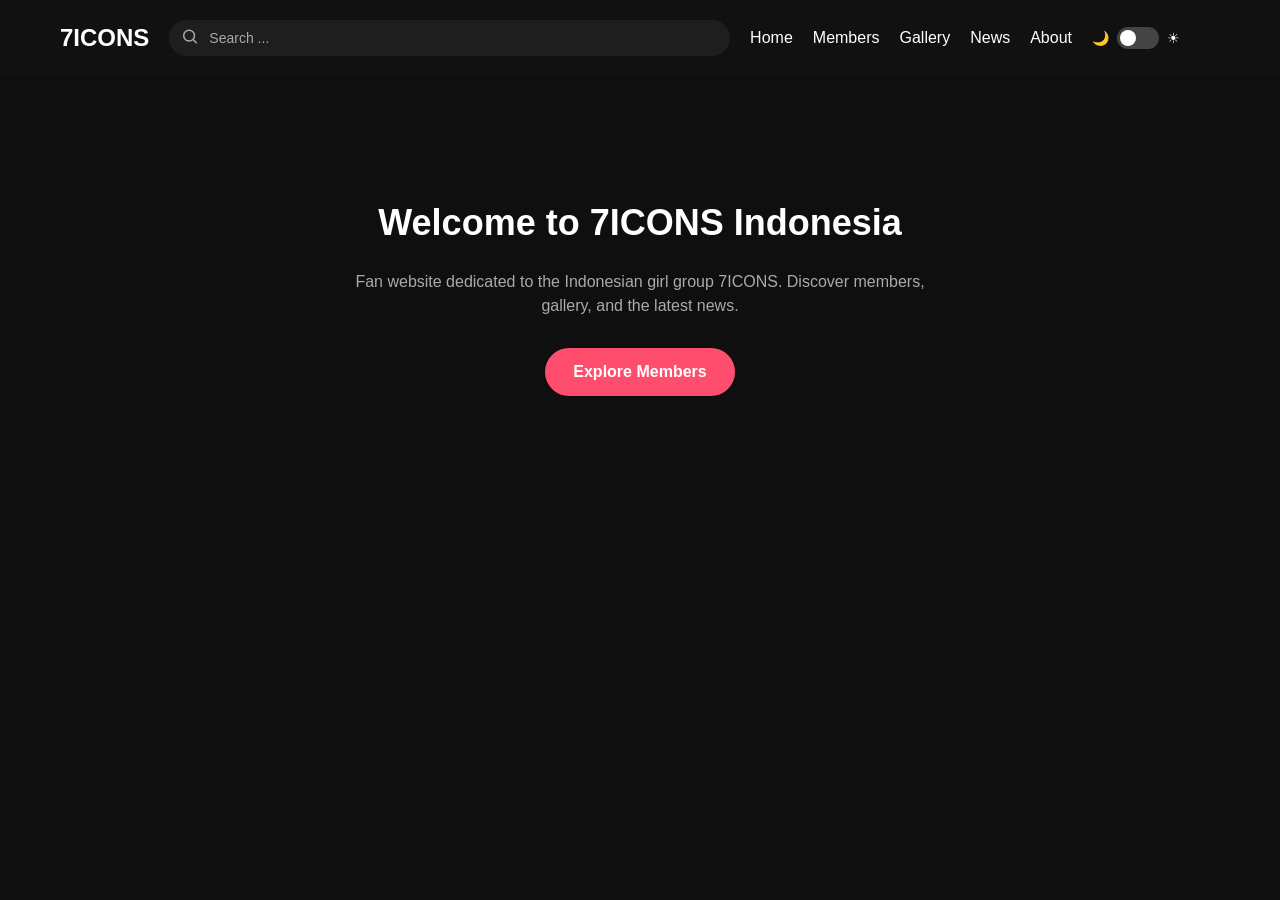
==== 7icons-website/index.html @ 7ecaff9e "Enhance website structure with hero section, navigation improvements, and hamburger menu functionali" ====
<!doctype html>
<html lang="en">
  <head>
    <meta charset="UTF-8" />
    <meta name="viewport" content="width=device-width, initial-scale=1.0" />

    <title>7ICONS INDONESIA</title>

    <meta
      name="description"
      content="Fan website for Indonesian girl group 7ICONS" />

    <link rel="stylesheet" href="css/style.css" />
  </head>

  <body>
    <!-- HEADER -->
    <header>
      <div class="container">
        <!-- LOGO -->
        <div class="logo">
          <h1>7ICONS</h1>
        </div>

        <!-- SEARCH -->
        <div class="search">
          <form action="#" method="get">
            <input
              type="text"
              name="search"
              placeholder="Search ..."
              aria-label="Search" />

            <button type="submit" aria-label="Search">
              <svg width="18" height="18" viewBox="0 0 24 24" fill="none">
                <path
                  stroke="currentColor"
                  stroke-width="2"
                  d="M21 21l-4.3-4.3M10.8 18a7.2 7.2 0 1 1 0-14.4 7.2 7.2 0 0 1 0 14.4z" />
              </svg>
            </button>
          </form>
        </div>

        <!-- NAVIGATION -->
        <nav id="navMenu">
          <ul>
            <li><a href="#">Home</a></li>
            <li><a href="#">Members</a></li>
            <li><a href="#">Gallery</a></li>
            <li><a href="#">News</a></li>
            <li><a href="#">About</a></li>
          </ul>

          <!-- THEME TOGGLE -->
          <div class="theme-toggle">
            <span class="theme-icon">🌙</span>

            <label class="switch">
              <input type="checkbox" id="themeToggle" />
              <span class="slider"></span>
            </label>

            <span class="theme-icon">☀</span>
          </div>
        </nav>

        <!-- HAMBURGER -->
        <button class="menu-toggle" id="menuToggle">
          <span></span>
          <span></span>
          <span></span>
        </button>
      </div>
    </header>

    <div class="menu-overlay"></div>

    <!-- MAIN CONTENT -->
    <main>
      <section class="hero">
        <div class="container">
          <div class="hero-content">
            <h2>Welcome to 7ICONS Indonesia</h2>

            <p>
              Fan website dedicated to the Indonesian girl group 7ICONS.
              Discover members, gallery, and the latest news.
            </p>

            <a href="#" class="hero-button"> Explore Members </a>
          </div>
        </div>
      </section>
    </main>

    <!-- FOOTER -->
    <footer></footer>

    <!-- JAVASCRIPT -->
    <script src="js/script.js"></script>
  </body>
</html>
---- 7icons-website/css/style.css ----
/* =================================
ROOT VARIABLES
================================= */

:root {
  --bg-main: #0f0f0f;
  --bg-header: #111;
  --bg-search: #1e1e1e;

  --text-main: #ffffff;
  --text-secondary: #aaaaaa;

  --accent: #ff4d6d;
}

/* =================================
RESET
================================= */

*,
*::before,
*::after {
  box-sizing: border-box;
  margin: 0;
  padding: 0;
}

/* =================================
BODY
================================= */

body {
  font-family: Arial, sans-serif;
  line-height: 1.5;

  background: var(--bg-main);
  color: var(--text-main);
}

/* =================================
CONTAINER
================================= */

.container {
  max-width: 1200px;
  margin: 0 auto;
  padding: 0 20px;
}

/* =================================
HEADER
================================= */

header {
  background: var(--bg-header);
  padding: 20px 0;
}

header .container {
  display: grid;

  grid-template-columns: auto 1fr auto auto auto;

  align-items: center;

  gap: 20px;
}

/* =================================
LOGO
================================= */

.logo h1 {
  font-size: 24px;
  font-weight: bold;
}

/* =================================
SEARCH BAR
================================= */

.search {
  position: relative;
}

.search input {
  width: 100%;

  padding: 10px 15px 10px 40px;

  border: none;
  border-radius: 30px;

  background: var(--bg-search);

  color: var(--text-main);

  font-size: 14px;

  outline: none;
}

.search input::placeholder {
  color: var(--text-secondary);
}

.search button {
  position: absolute;

  left: 12px;
  top: 50%;

  transform: translateY(-50%);

  border: none;

  background: transparent;

  cursor: pointer;

  color: var(--text-secondary);
}

.search button:hover {
  color: var(--accent);
}

/* =================================
NAVIGATION
================================= */

nav {
  display: flex;
  align-items: center;
  gap: 20px;
}

nav ul {
  list-style: none;

  display: flex;

  gap: 20px;
}

nav a {
  text-decoration: none;

  color: var(--text-main);

  transition: color 0.25s;
}

nav a:hover {
  color: var(--accent);
}

/* =================================
THEME TOGGLE
================================= */

.theme-toggle {
  display: flex;
  align-items: center;
  gap: 8px;
}

.theme-icon {
  font-size: 14px;
}

/* =================================
SWITCH
================================= */

.switch {
  position: relative;
  width: 42px;
  height: 22px;
  display: inline-block;
}

.switch input {
  opacity: 0;
  width: 0;
  height: 0;
}

.slider {
  position: absolute;

  inset: 0;

  background: #444;

  border-radius: 34px;

  cursor: pointer;

  transition: 0.3s;
}

.slider::before {
  content: "";

  position: absolute;

  height: 16px;
  width: 16px;

  left: 3px;
  bottom: 3px;

  background: white;

  border-radius: 50%;

  transition: 0.3s;
}

.switch input:checked + .slider {
  background: var(--accent);
}

.switch input:checked + .slider::before {
  transform: translateX(20px);
}

/* =================================
HAMBURGER
================================= */

.menu-toggle {
  display: none;

  width: 28px;
  height: 22px;

  position: relative;

  border: none;

  background: transparent;

  cursor: pointer;
}

.menu-toggle span {
  position: absolute;

  width: 100%;
  height: 3px;

  background: var(--text-main);

  left: 0;

  transition: 0.3s;
}

.menu-toggle span:nth-child(1) {
  top: 0;
}

.menu-toggle span:nth-child(2) {
  top: 9px;
}

.menu-toggle span:nth-child(3) {
  bottom: 0;
}

/* hamburger animation */

.menu-toggle.active span:nth-child(1) {
  transform: rotate(45deg);
  top: 9px;
}

.menu-toggle.active span:nth-child(2) {
  opacity: 0;
}

.menu-toggle.active span:nth-child(3) {
  transform: rotate(-45deg);
  bottom: 9px;
}

/* =================================
HERO SECTION
================================= */

.hero {
  padding: 120px 0;
  text-align: center;
}

.hero h2 {
  font-size: 36px;
  margin-bottom: 20px;
}

.hero p {
  max-width: 600px;
  margin: 0 auto 30px;

  color: var(--text-secondary);
}

.hero-button {
  display: inline-block;

  padding: 12px 28px;

  border-radius: 30px;

  background: var(--accent);

  color: white;

  text-decoration: none;

  font-weight: bold;
}

.menu-overlay {
  position: fixed;
  top: 0;
  left: 0;
  width: 100%;
  height: 100vh;
  background: rgba(0, 0, 0, 0.5);
  opacity: 0;
  visibility: hidden;
  transition: opacity 0.3s ease;
  z-index: 90;
}

.menu-overlay.active {
  opacity: 1;
}

/* =================================
MOBILE MENU
================================= */

@media (max-width: 768px) {
  header .container {
    grid-template-columns: auto auto;
  }

  .search {
    display: none;
  }

  nav {
    position: fixed;

    top: 0;
    right: -260px;

    width: 260px;
    height: 100vh;

    background: var(--bg-header);

    padding: 80px 25px;

    display: flex;
    flex-direction: column;

    transition: right 0.35s ease;
  }

  nav ul {
    flex-direction: column;
    gap: 20px;
  }

  nav.menu-open {
    right: 0;
  }

  .menu-toggle {
    display: block;
    justify-self: end;
  }
}

/* =================================
LIGHT MODE
================================= */

.light-mode {
  --bg-main: #ffffff;
  --bg-header: #f5f5f5;
  --bg-search: #eeeeee;

  --text-main: #111;
  --text-secondary: #555;
}
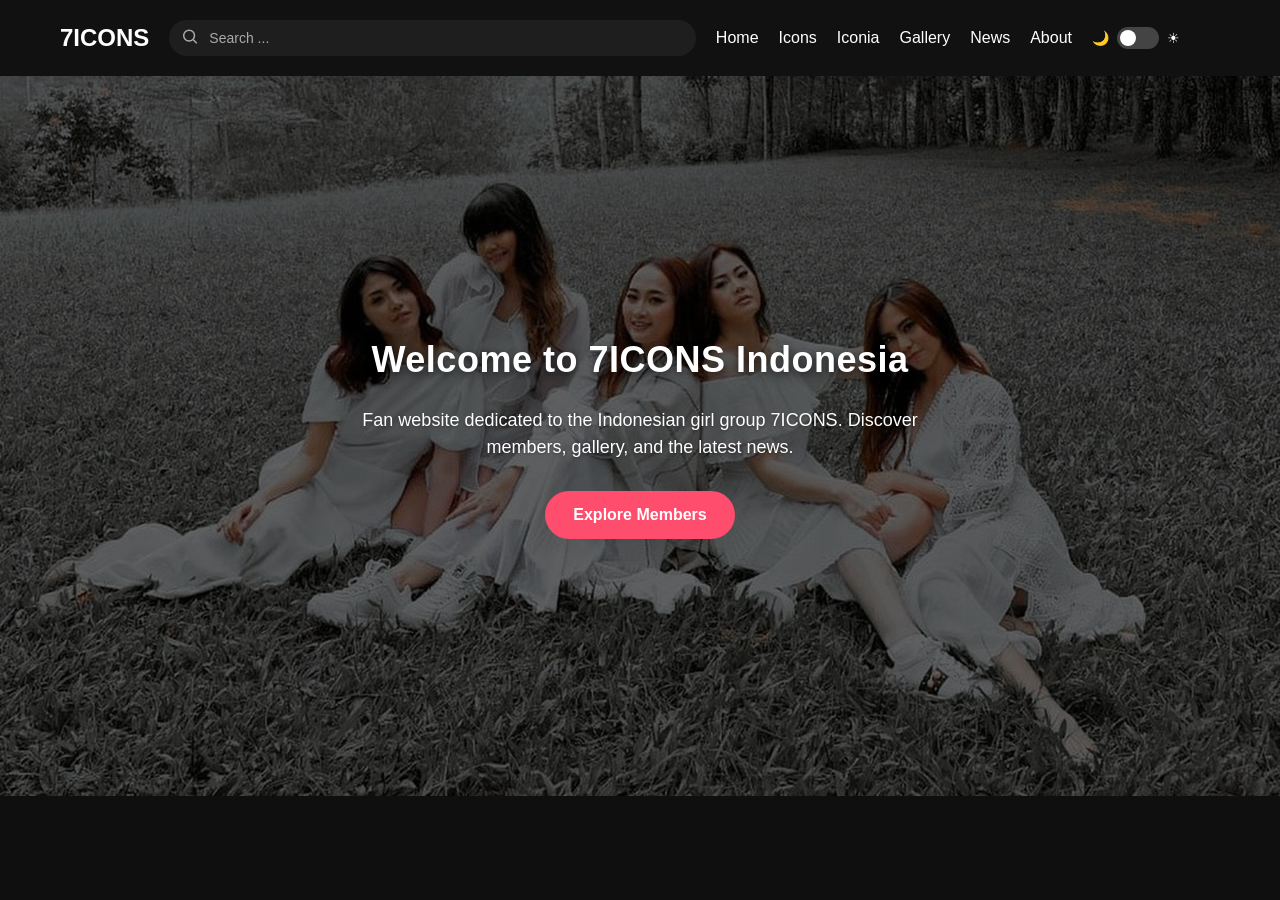
==== commit cc5d3bc1: "Enhance header and search bar styles; add hero section animations and update navigation links" ====
--- a/7icons-website/index.html
+++ b/7icons-website/index.html
@@ -44,9 +44,29 @@
 
         <!-- NAVIGATION -->
         <nav id="navMenu">
+          <!-- Search Mobile -->
+          <div class="search-mobile">
+            <div class="search-mobile-wrapper">
+              <svg
+                class="search-icon"
+                viewBox="0 0 24 24"
+                width="18"
+                height="18">
+                <path
+                  stroke="currentColor"
+                  stroke-width="2"
+                  fill="none"
+                  d="M21 21l-4.3-4.3M10.8 18a7.2 7.2 0 1 1 0-14.4 7.2 7.2 0 0 1 0 14.4z" />
+              </svg>
+
+              <input type="text" placeholder="Search..." aria-label="Search" />
+            </div>
+          </div>
+
           <ul>
             <li><a href="#">Home</a></li>
-            <li><a href="#">Members</a></li>
+            <li><a href="#">Icons</a></li>
+            <li><a href="#">Iconia</a></li>
             <li><a href="#">Gallery</a></li>
             <li><a href="#">News</a></li>
             <li><a href="#">About</a></li>
--- a/7icons-website/css/style.css
+++ b/7icons-website/css/style.css
@@ -54,6 +54,8 @@
 header {
   background: var(--bg-header);
   padding: 20px 0;
+  position: relative;
+  z-index: 1000;
 }
 
 header .container {
@@ -81,6 +83,7 @@
 
 .search {
   position: relative;
+  width: 100%;
 }
 
 .search input {
@@ -104,6 +107,10 @@
   color: var(--text-secondary);
 }
 
+.search input:focus {
+  box-shadow: 0 0 0 2px var(--accent);
+}
+
 .search button {
   position: absolute;
 
@@ -119,9 +126,75 @@
   cursor: pointer;
 
   color: var(--text-secondary);
+  transition: 0.25s ease;
 }
 
 .search button:hover {
+  color: var(--accent);
+}
+
+/* =================================
+SEARCH MOBILE (HAMBURGER MENU)
+================================= */
+
+.search-mobile {
+  display: none;
+  width: 100%;
+  margin-top: 30px;
+}
+
+/* Search Box Container */
+
+.search-mobile-wrapper {
+  position: relative;
+  width: 100%;
+  background: var(--bg-search);
+  border-radius: 30px;
+  padding: 8px 14px;
+  display: flex;
+  align-items: center;
+  transition:
+    background 0.25s ease,
+    box-shadow 0.25s ease;
+}
+
+/* Search Icon */
+
+.search-icon {
+  color: var(--text-secondary);
+  margin-right: 10px;
+  flex-shrink: 0;
+  transition: color 0.25s ease;
+}
+
+/* Input Field */
+
+.search-mobile-wrapper input {
+  width: 100%;
+  border: none;
+  background: transparent;
+  color: var(--text-main);
+  caret-color: var(--accent);
+  font-size: 14px;
+  outline: none;
+}
+
+/* Placeholder */
+
+.search-mobile-wrapper input::placeholder {
+  color: var(--text-secondary);
+}
+
+/* Focus Effect */
+
+.search-mobile-wrapper:focus-within {
+  background: #2a2a2a2a;
+  box-shadow: 0 0 0 2px rgba(255, 77, 109, 0.25);
+}
+
+/* Icon Change Color When Focus */
+
+.search-mobile-wrapper:focus-within .search-icon {
   color: var(--accent);
 }
 
@@ -293,18 +366,49 @@
 .hero {
   padding: 120px 0;
   text-align: center;
+
+  min-height: 80vh;
+
+  display: flex;
+  align-items: center;
+  justify-content: center;
+
+  background:
+    linear-gradient(rgba(0, 0, 0, 0.6), rgba(0, 0, 0, 0.6)),
+    url("../images/hero/hero-bg.jpg");
+
+  background-size: cover;
+  background-position: center;
+  background-repeat: no-repeat;
+}
+
+.hero-content {
+  max-width: 700px;
+  margin: 0 auto;
+  opacity: 0;
+  transform: translateY(30px);
+
+  animation: heroFade 0.9s ease forwards;
 }
 
 .hero h2 {
   font-size: 36px;
   margin-bottom: 20px;
+  letter-spacing: 0.5px;
+  text-shadow:
+    0 2px 6px rgba(0, 0, 0, 0.4),
+    0 6px 12px rgba(0, 0, 0, 0.25);
+  animation: heroFade 0.8s ease forwards;
 }
 
 .hero p {
   max-width: 600px;
   margin: 0 auto 30px;
-
-  color: var(--text-secondary);
+  font-size: 18px;
+  color: var(--text-main);
+  text-shadow: 0 1px 3px rgba(0, 0, 0, 0.35);
+  animation: heroFade 0.8s ease forwards;
+  animation-delay: 0.2s;
 }
 
 .hero-button {
@@ -321,6 +425,16 @@
   text-decoration: none;
 
   font-weight: bold;
+
+  transition: 0.25s ease;
+
+  animation: heroFade 0.8s ease forwards;
+  animation-delay: 0.4s;
+}
+
+.hero-button:hover {
+  transform: translateY(-2px);
+  box-shadow: 0 8px 20px rgba(0, 0, 0, 0.25);
 }
 
 .menu-overlay {
@@ -385,6 +499,79 @@
     display: block;
     justify-self: end;
   }
+
+  .search-mobile {
+    display: block;
+  }
+
+  .search {
+    display: none;
+  }
+
+  nav ul li {
+    opacity: 0;
+    transform: translateX(50px) scale(0.98);
+    transition:
+      opacity 0.6s cubic-bezier(0.25, 0.8, 0.25, 1),
+      transform 0.6s cubic-bezier(0.25, 0.8, 0.25, 1);
+  }
+
+  /* ketika hamburger dibuka */
+
+  nav.menu-open ul li {
+    opacity: 1;
+    transform: translateX(0) scale(1);
+  }
+
+  /* delay animasi */
+
+  nav.menu-open ul li:nth-of-type(1) {
+    transition-delay: 0.1s;
+  }
+
+  nav.menu-open ul li:nth-of-type(2) {
+    transition-delay: 0.2s;
+  }
+
+  nav.menu-open ul li:nth-of-type(3) {
+    transition-delay: 0.3s;
+  }
+
+  nav.menu-open ul li:nth-of-type(4) {
+    transition-delay: 0.4s;
+  }
+
+  nav.menu-open ul li:nth-of-type(5) {
+    transition-delay: 0.5s;
+  }
+
+  nav.menu-open ul li:nth-of-type(6) {
+    transition-delay: 0.6s;
+  }
+
+  .hero {
+    padding: 100px 0;
+  }
+
+  .hero h2 {
+    font-size: 28px;
+  }
+
+  .hero p {
+    font-size: 16px;
+  }
+}
+
+@keyframes heroFade {
+  from {
+    opacity: 0;
+    transform: translateY(30px);
+  }
+
+  to {
+    opacity: 1;
+    transform: translateY(0);
+  }
 }
 
 /* =================================
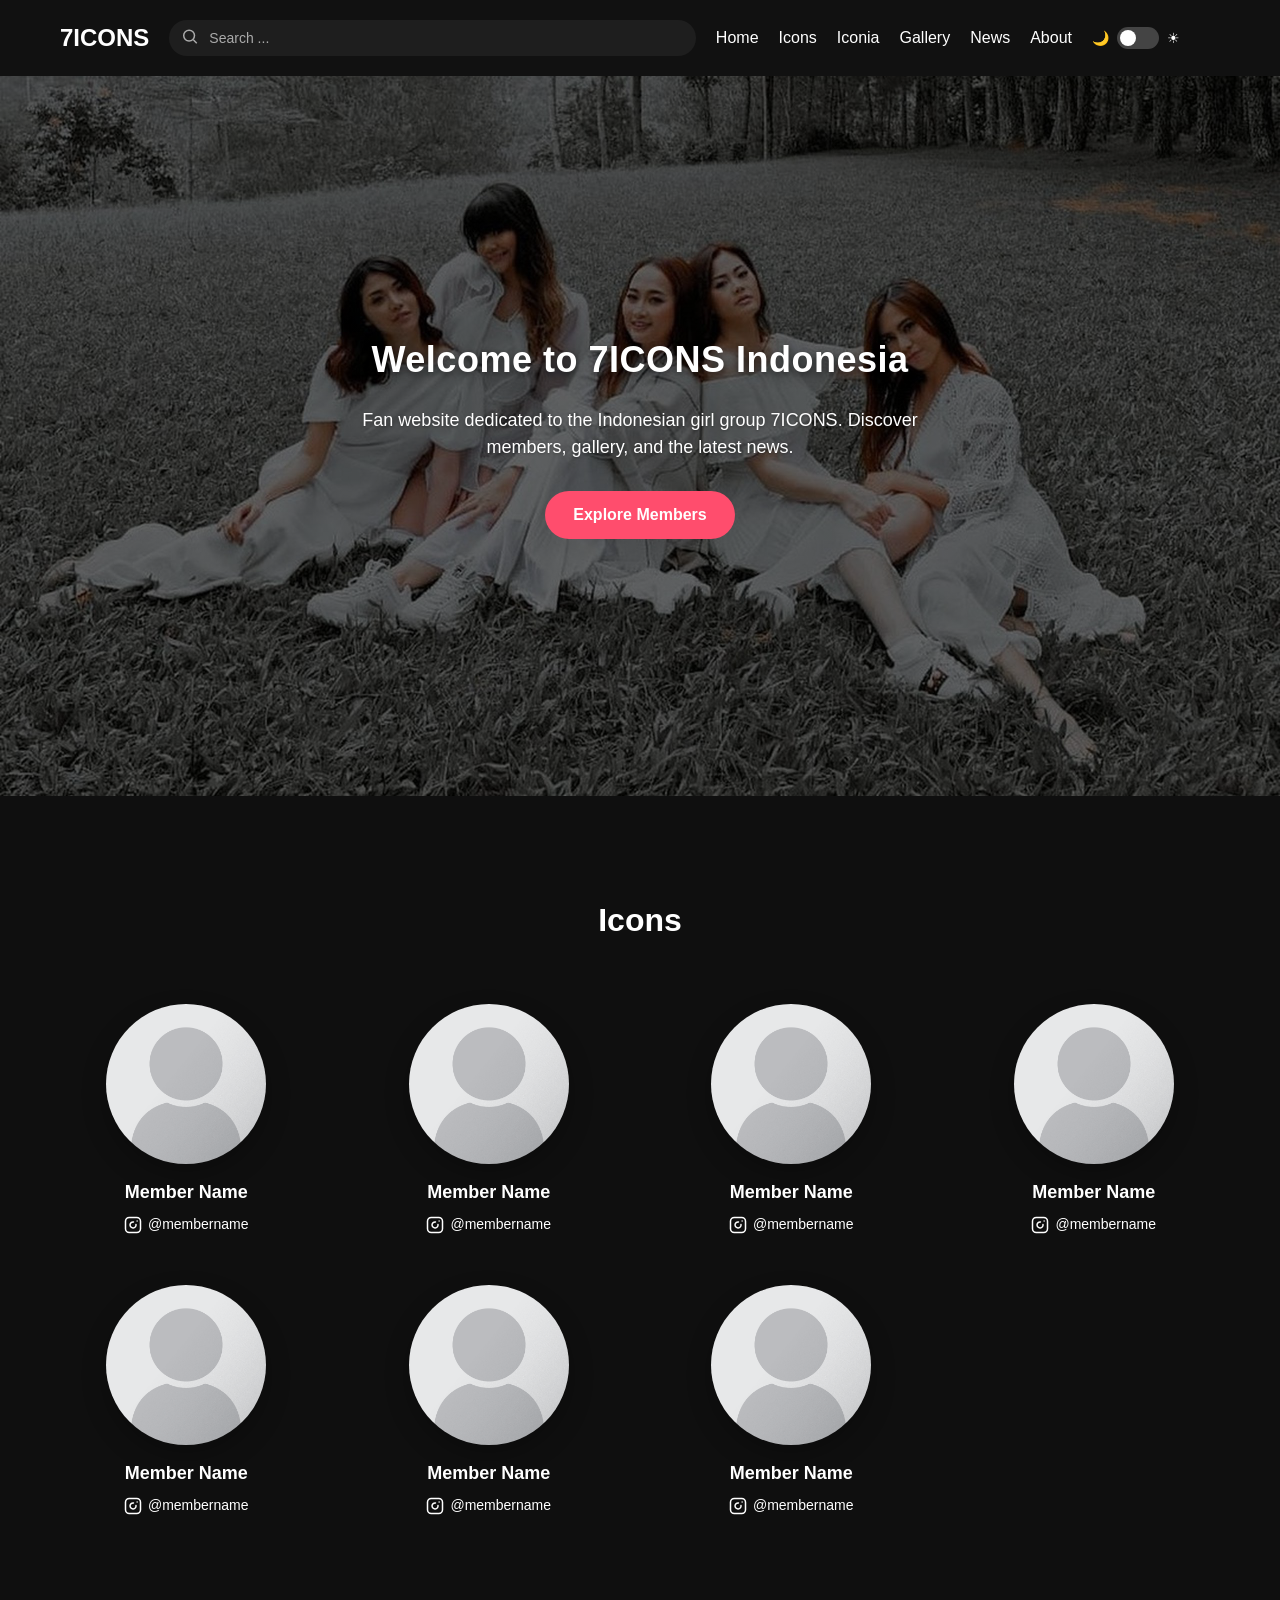
==== commit ce65ddb6: "Refactor code structure for improved readability and maintainability" ====
--- a/7icons-website/index.html
+++ b/7icons-website/index.html
@@ -108,7 +108,191 @@
               Discover members, gallery, and the latest news.
             </p>
 
-            <a href="#" class="hero-button"> Explore Members </a>
+            <a href="#members" class="hero-button"> Explore Members </a>
+          </div>
+        </div>
+      </section>
+
+      <!-- Members Section -->
+      <section class="members" id="members">
+        <div class="container">
+          <h2 class="section-title">Icons</h2>
+
+          <div class="member-grid">
+            <div class="member-card">
+              <img src="images/members/Member-1.png" alt="Member 1" />
+
+              <h3>Member Name</h3>
+
+              <div class="member-username">
+                <svg
+                  class="instagram-icon"
+                  xmlns="http://www.w3.org/2000/svg"
+                  viewBox="0 0 24 24"
+                  width="18"
+                  height="18"
+                  fill="none"
+                  stroke="currentColor"
+                  stroke-width="2"
+                  stroke-linecap="round"
+                  stroke-linejoin="round">
+                  <rect x="2" y="2" width="20" height="20" rx="5" ry="5"></rect>
+                  <path d="M16 11.37A4 4 0 1 1 12.63 8"></path>
+                  <line x1="17.5" y1="6.5" x2="17.5" y2="6.5"></line>
+                </svg>
+                <span class="username">@membername</span>
+              </div>
+            </div>
+
+            <div class="member-card">
+              <img src="images/members/Member-2.png" alt="Member 2" />
+
+              <h3>Member Name</h3>
+
+              <div class="member-username">
+                <svg
+                  class="instagram-icon"
+                  xmlns="http://www.w3.org/2000/svg"
+                  viewBox="0 0 24 24"
+                  width="18"
+                  height="18"
+                  fill="none"
+                  stroke="currentColor"
+                  stroke-width="2"
+                  stroke-linecap="round"
+                  stroke-linejoin="round">
+                  <rect x="2" y="2" width="20" height="20" rx="5" ry="5"></rect>
+                  <path d="M16 11.37A4 4 0 1 1 12.63 8"></path>
+                  <line x1="17.5" y1="6.5" x2="17.5" y2="6.5"></line>
+                </svg>
+                <span class="username">@membername</span>
+              </div>
+            </div>
+
+            <div class="member-card">
+              <img src="images/members/Member-3.png" alt="Member 3" />
+
+              <h3>Member Name</h3>
+
+              <div class="member-username">
+                <svg
+                  class="instagram-icon"
+                  xmlns="http://www.w3.org/2000/svg"
+                  viewBox="0 0 24 24"
+                  width="18"
+                  height="18"
+                  fill="none"
+                  stroke="currentColor"
+                  stroke-width="2"
+                  stroke-linecap="round"
+                  stroke-linejoin="round">
+                  <rect x="2" y="2" width="20" height="20" rx="5" ry="5"></rect>
+                  <path d="M16 11.37A4 4 0 1 1 12.63 8"></path>
+                  <line x1="17.5" y1="6.5" x2="17.5" y2="6.5"></line>
+                </svg>
+                <span class="username">@membername</span>
+              </div>
+            </div>
+
+            <div class="member-card">
+              <img src="images/members/Member-4.png" alt="Member 4" />
+
+              <h3>Member Name</h3>
+
+              <div class="member-username">
+                <svg
+                  class="instagram-icon"
+                  xmlns="http://www.w3.org/2000/svg"
+                  viewBox="0 0 24 24"
+                  width="18"
+                  height="18"
+                  fill="none"
+                  stroke="currentColor"
+                  stroke-width="2"
+                  stroke-linecap="round"
+                  stroke-linejoin="round">
+                  <rect x="2" y="2" width="20" height="20" rx="5" ry="5"></rect>
+                  <path d="M16 11.37A4 4 0 1 1 12.63 8"></path>
+                  <line x1="17.5" y1="6.5" x2="17.5" y2="6.5"></line>
+                </svg>
+                <span class="username">@membername</span>
+              </div>
+            </div>
+
+            <div class="member-card">
+              <img src="images/members/Member-5.png" alt="Member 5" />
+
+              <h3>Member Name</h3>
+
+              <div class="member-username">
+                <svg
+                  class="instagram-icon"
+                  xmlns="http://www.w3.org/2000/svg"
+                  viewBox="0 0 24 24"
+                  width="18"
+                  height="18"
+                  fill="none"
+                  stroke="currentColor"
+                  stroke-width="2"
+                  stroke-linecap="round"
+                  stroke-linejoin="round">
+                  <rect x="2" y="2" width="20" height="20" rx="5" ry="5"></rect>
+                  <path d="M16 11.37A4 4 0 1 1 12.63 8"></path>
+                  <line x1="17.5" y1="6.5" x2="17.5" y2="6.5"></line>
+                </svg>
+                <span class="username">@membername</span>
+              </div>
+            </div>
+
+            <div class="member-card">
+              <img src="images/members/Member-6.png" alt="Member 6" />
+
+              <h3>Member Name</h3>
+
+              <div class="member-username">
+                <svg
+                  class="instagram-icon"
+                  xmlns="http://www.w3.org/2000/svg"
+                  viewBox="0 0 24 24"
+                  width="18"
+                  height="18"
+                  fill="none"
+                  stroke="currentColor"
+                  stroke-width="2"
+                  stroke-linecap="round"
+                  stroke-linejoin="round">
+                  <rect x="2" y="2" width="20" height="20" rx="5" ry="5"></rect>
+                  <path d="M16 11.37A4 4 0 1 1 12.63 8"></path>
+                  <line x1="17.5" y1="6.5" x2="17.5" y2="6.5"></line>
+                </svg>
+                <span class="username">@membername</span>
+              </div>
+            </div>
+
+            <div class="member-card">
+              <img src="images/members/Member-7.png" alt="Member 7" />
+
+              <h3>Member Name</h3>
+
+              <div class="member-username">
+                <svg
+                  class="instagram-icon"
+                  xmlns="http://www.w3.org/2000/svg"
+                  viewBox="0 0 24 24"
+                  width="18"
+                  height="18"
+                  fill="none"
+                  stroke="currentColor"
+                  stroke-width="2"
+                  stroke-linecap="round"
+                  stroke-linejoin="round">
+                  <rect x="2" y="2" width="20" height="20" rx="5" ry="5"></rect>
+                  <path d="M16 11.37A4 4 0 1 1 12.63 8"></path>
+                  <line x1="17.5" y1="6.5" x2="17.5" y2="6.5"></line>
+                </svg>
+                <span class="username">@membername</span>
+              </div>
+            </div>
           </div>
         </div>
       </section>
--- a/7icons-website/css/style.css
+++ b/7icons-website/css/style.css
@@ -455,6 +455,89 @@
 }
 
 /* =================================
+MEMBERS SECTION
+================================= */
+
+.members {
+  padding: 100px 0;
+}
+
+.section-title {
+  text-align: center;
+  font-size: 32px;
+  margin-bottom: 60px;
+}
+
+/* GRID */
+
+.member-grid {
+  display: grid;
+
+  grid-template-columns: repeat(auto-fit, minmax(200px, 1fr));
+
+  gap: 50px;
+
+  justify-items: center;
+}
+
+/* CARD */
+
+.member-card {
+  text-align: center;
+
+  display: flex;
+  flex-direction: column;
+  align-items: center;
+}
+
+/* IMAGE */
+
+.member-card img {
+  width: 160px;
+  height: 160px;
+
+  object-fit: cover;
+
+  border-radius: 50%;
+
+  margin-bottom: 15px;
+
+  box-shadow: 0 10px 25px rgba(0, 0, 0, 0.25);
+}
+
+/* NAME */
+
+.member-card h3 {
+  font-size: 18px;
+}
+
+/* username container */
+
+.member-username {
+  display: flex;
+  align-items: center;
+  justify-content: center;
+  gap: 6px;
+  margin-top: 8px;
+  font-size: 14px;
+  color: var(--text-main);
+}
+
+/* icon Instagram */
+
+.member-username img {
+  width: 16px;
+  height: 16px;
+  flex-shrink: 0;
+}
+
+/* username text */
+
+.username {
+  font-weight: 500;
+}
+
+/* =================================
 MOBILE MENU
 ================================= */
 
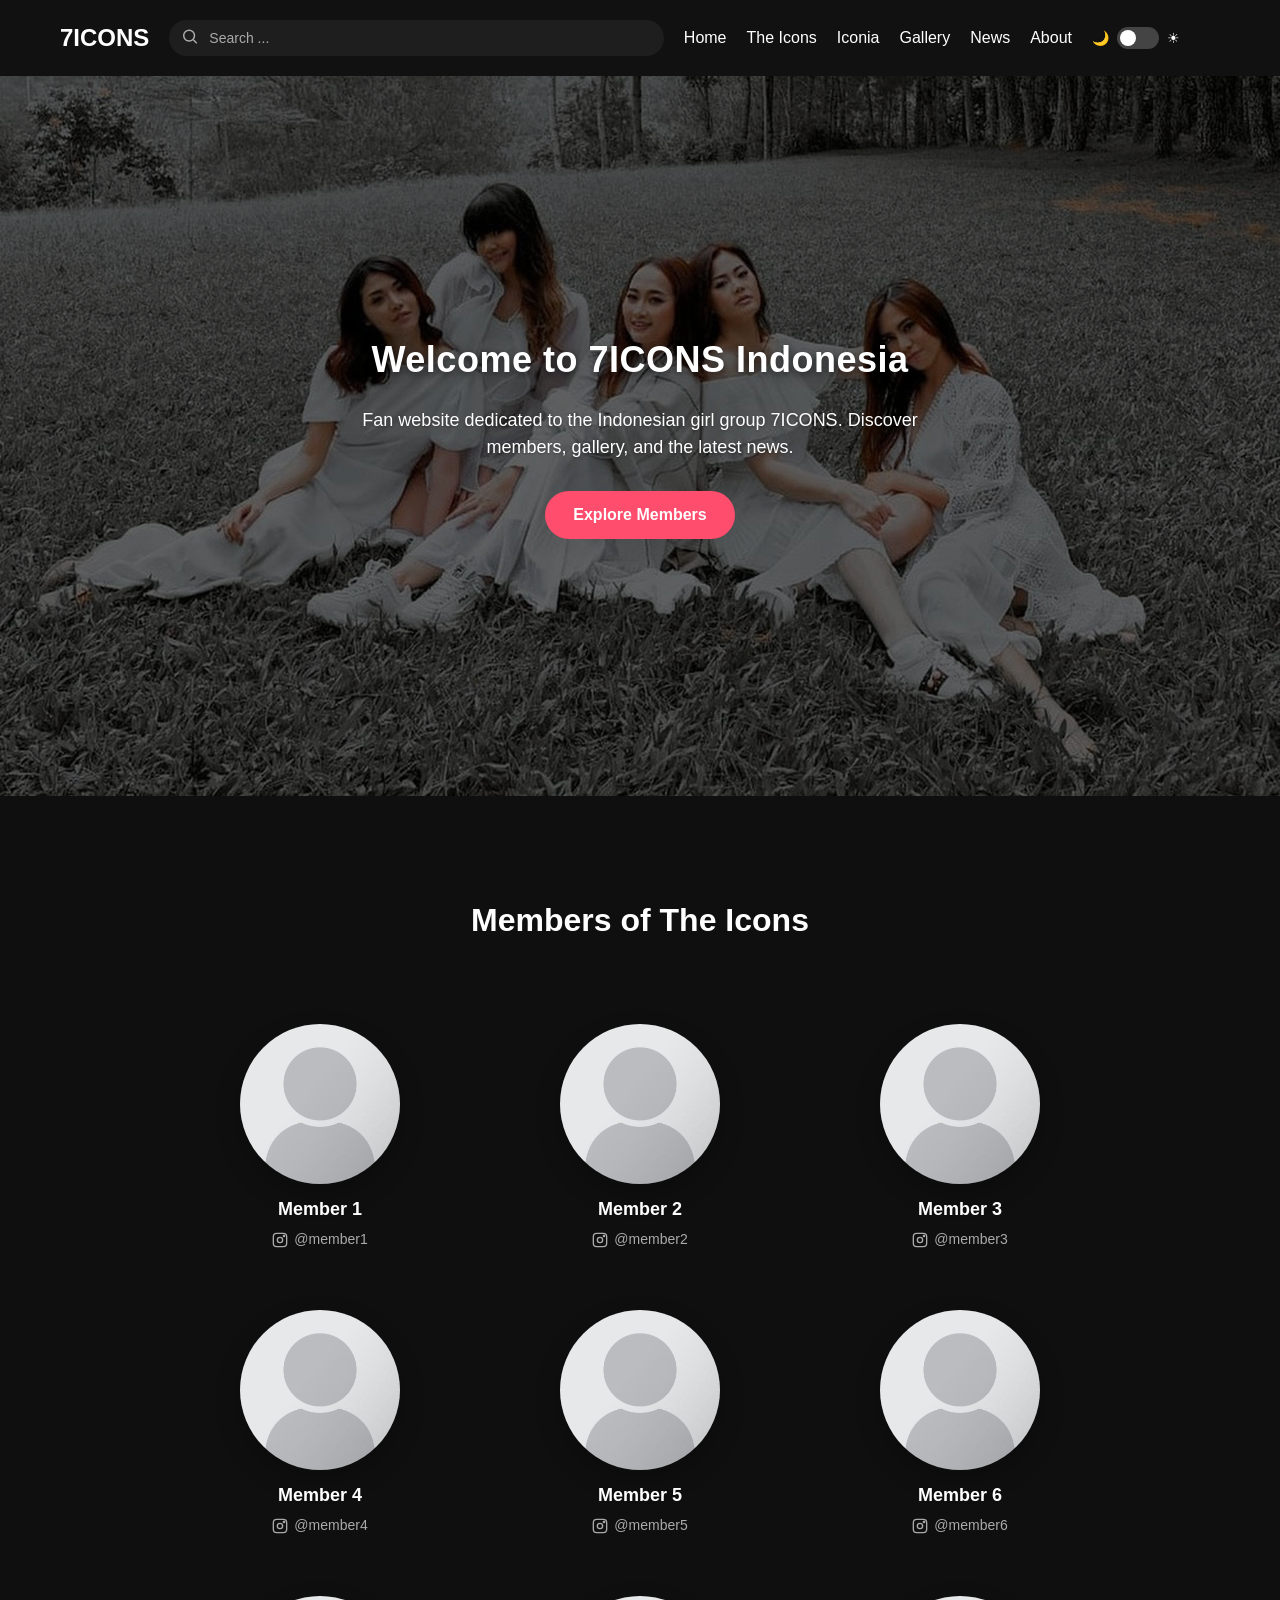
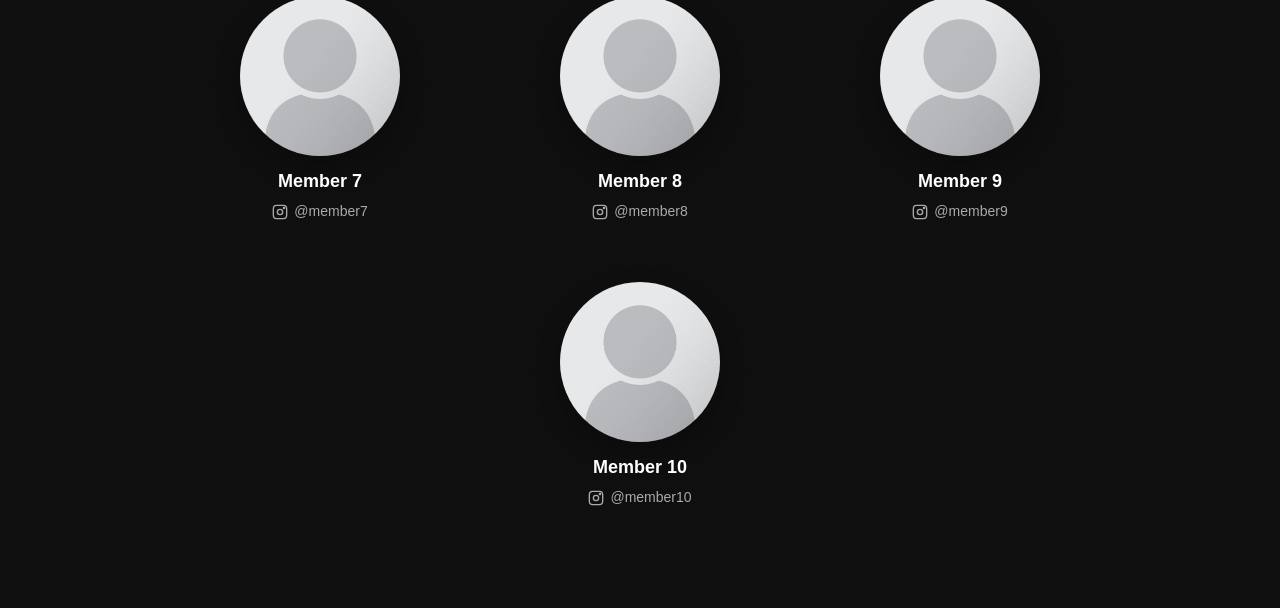
==== commit 6b92793e: "Refactor code structure for improved readability and maintainability" ====
--- a/7icons-website/index.html
+++ b/7icons-website/index.html
@@ -65,7 +65,7 @@
 
           <ul>
             <li><a href="#">Home</a></li>
-            <li><a href="#">Icons</a></li>
+            <li><a href="members">The Icons</a></li>
             <li><a href="#">Iconia</a></li>
             <li><a href="#">Gallery</a></li>
             <li><a href="#">News</a></li>
@@ -113,184 +113,218 @@
         </div>
       </section>
 
-      <!-- Members Section -->
       <section class="members" id="members">
         <div class="container">
-          <h2 class="section-title">Icons</h2>
+          <h2 class="section-title">Members of The Icons</h2>
 
           <div class="member-grid">
+            <!-- MEMBER 1 -->
             <div class="member-card">
               <img src="images/members/Member-1.png" alt="Member 1" />
 
-              <h3>Member Name</h3>
-
-              <div class="member-username">
-                <svg
-                  class="instagram-icon"
-                  xmlns="http://www.w3.org/2000/svg"
-                  viewBox="0 0 24 24"
-                  width="18"
-                  height="18"
-                  fill="none"
-                  stroke="currentColor"
-                  stroke-width="2"
-                  stroke-linecap="round"
-                  stroke-linejoin="round">
-                  <rect x="2" y="2" width="20" height="20" rx="5" ry="5"></rect>
-                  <path d="M16 11.37A4 4 0 1 1 12.63 8"></path>
-                  <line x1="17.5" y1="6.5" x2="17.5" y2="6.5"></line>
-                </svg>
-                <span class="username">@membername</span>
-              </div>
-            </div>
-
+              <h3>Member 1</h3>
+
+              <div class="member-username">
+                <svg
+                  viewBox="0 0 24 24"
+                  fill="none"
+                  stroke="currentColor"
+                  stroke-width="2">
+                  <rect x="2" y="2" width="20" height="20" rx="5"></rect>
+                  <circle cx="12" cy="12" r="4"></circle>
+                  <circle cx="18" cy="6" r="1"></circle>
+                </svg>
+
+                <span class="username">@member1</span>
+              </div>
+            </div>
+
+            <!-- MEMBER 2 -->
             <div class="member-card">
               <img src="images/members/Member-2.png" alt="Member 2" />
 
-              <h3>Member Name</h3>
-
-              <div class="member-username">
-                <svg
-                  class="instagram-icon"
-                  xmlns="http://www.w3.org/2000/svg"
-                  viewBox="0 0 24 24"
-                  width="18"
-                  height="18"
-                  fill="none"
-                  stroke="currentColor"
-                  stroke-width="2"
-                  stroke-linecap="round"
-                  stroke-linejoin="round">
-                  <rect x="2" y="2" width="20" height="20" rx="5" ry="5"></rect>
-                  <path d="M16 11.37A4 4 0 1 1 12.63 8"></path>
-                  <line x1="17.5" y1="6.5" x2="17.5" y2="6.5"></line>
-                </svg>
-                <span class="username">@membername</span>
-              </div>
-            </div>
-
+              <h3>Member 2</h3>
+
+              <div class="member-username">
+                <svg
+                  viewBox="0 0 24 24"
+                  fill="none"
+                  stroke="currentColor"
+                  stroke-width="2">
+                  <rect x="2" y="2" width="20" height="20" rx="5"></rect>
+                  <circle cx="12" cy="12" r="4"></circle>
+                  <circle cx="18" cy="6" r="1"></circle>
+                </svg>
+
+                <span class="username">@member2</span>
+              </div>
+            </div>
+
+            <!-- MEMBER 3 -->
             <div class="member-card">
               <img src="images/members/Member-3.png" alt="Member 3" />
 
-              <h3>Member Name</h3>
-
-              <div class="member-username">
-                <svg
-                  class="instagram-icon"
-                  xmlns="http://www.w3.org/2000/svg"
-                  viewBox="0 0 24 24"
-                  width="18"
-                  height="18"
-                  fill="none"
-                  stroke="currentColor"
-                  stroke-width="2"
-                  stroke-linecap="round"
-                  stroke-linejoin="round">
-                  <rect x="2" y="2" width="20" height="20" rx="5" ry="5"></rect>
-                  <path d="M16 11.37A4 4 0 1 1 12.63 8"></path>
-                  <line x1="17.5" y1="6.5" x2="17.5" y2="6.5"></line>
-                </svg>
-                <span class="username">@membername</span>
-              </div>
-            </div>
-
+              <h3>Member 3</h3>
+
+              <div class="member-username">
+                <svg
+                  viewBox="0 0 24 24"
+                  fill="none"
+                  stroke="currentColor"
+                  stroke-width="2">
+                  <rect x="2" y="2" width="20" height="20" rx="5"></rect>
+                  <circle cx="12" cy="12" r="4"></circle>
+                  <circle cx="18" cy="6" r="1"></circle>
+                </svg>
+
+                <span class="username">@member3</span>
+              </div>
+            </div>
+
+            <!-- MEMBER 4 -->
             <div class="member-card">
               <img src="images/members/Member-4.png" alt="Member 4" />
 
-              <h3>Member Name</h3>
-
-              <div class="member-username">
-                <svg
-                  class="instagram-icon"
-                  xmlns="http://www.w3.org/2000/svg"
-                  viewBox="0 0 24 24"
-                  width="18"
-                  height="18"
-                  fill="none"
-                  stroke="currentColor"
-                  stroke-width="2"
-                  stroke-linecap="round"
-                  stroke-linejoin="round">
-                  <rect x="2" y="2" width="20" height="20" rx="5" ry="5"></rect>
-                  <path d="M16 11.37A4 4 0 1 1 12.63 8"></path>
-                  <line x1="17.5" y1="6.5" x2="17.5" y2="6.5"></line>
-                </svg>
-                <span class="username">@membername</span>
-              </div>
-            </div>
-
+              <h3>Member 4</h3>
+
+              <div class="member-username">
+                <svg
+                  viewBox="0 0 24 24"
+                  fill="none"
+                  stroke="currentColor"
+                  stroke-width="2">
+                  <rect x="2" y="2" width="20" height="20" rx="5"></rect>
+                  <circle cx="12" cy="12" r="4"></circle>
+                  <circle cx="18" cy="6" r="1"></circle>
+                </svg>
+
+                <span class="username">@member4</span>
+              </div>
+            </div>
+
+            <!-- MEMBER 5 -->
             <div class="member-card">
               <img src="images/members/Member-5.png" alt="Member 5" />
 
-              <h3>Member Name</h3>
-
-              <div class="member-username">
-                <svg
-                  class="instagram-icon"
-                  xmlns="http://www.w3.org/2000/svg"
-                  viewBox="0 0 24 24"
-                  width="18"
-                  height="18"
-                  fill="none"
-                  stroke="currentColor"
-                  stroke-width="2"
-                  stroke-linecap="round"
-                  stroke-linejoin="round">
-                  <rect x="2" y="2" width="20" height="20" rx="5" ry="5"></rect>
-                  <path d="M16 11.37A4 4 0 1 1 12.63 8"></path>
-                  <line x1="17.5" y1="6.5" x2="17.5" y2="6.5"></line>
-                </svg>
-                <span class="username">@membername</span>
-              </div>
-            </div>
-
+              <h3>Member 5</h3>
+
+              <div class="member-username">
+                <svg
+                  viewBox="0 0 24 24"
+                  fill="none"
+                  stroke="currentColor"
+                  stroke-width="2">
+                  <rect x="2" y="2" width="20" height="20" rx="5"></rect>
+                  <circle cx="12" cy="12" r="4"></circle>
+                  <circle cx="18" cy="6" r="1"></circle>
+                </svg>
+
+                <span class="username">@member5</span>
+              </div>
+            </div>
+
+            <!-- MEMBER 6 -->
             <div class="member-card">
               <img src="images/members/Member-6.png" alt="Member 6" />
 
-              <h3>Member Name</h3>
-
-              <div class="member-username">
-                <svg
-                  class="instagram-icon"
-                  xmlns="http://www.w3.org/2000/svg"
-                  viewBox="0 0 24 24"
-                  width="18"
-                  height="18"
-                  fill="none"
-                  stroke="currentColor"
-                  stroke-width="2"
-                  stroke-linecap="round"
-                  stroke-linejoin="round">
-                  <rect x="2" y="2" width="20" height="20" rx="5" ry="5"></rect>
-                  <path d="M16 11.37A4 4 0 1 1 12.63 8"></path>
-                  <line x1="17.5" y1="6.5" x2="17.5" y2="6.5"></line>
-                </svg>
-                <span class="username">@membername</span>
-              </div>
-            </div>
-
+              <h3>Member 6</h3>
+
+              <div class="member-username">
+                <svg
+                  viewBox="0 0 24 24"
+                  fill="none"
+                  stroke="currentColor"
+                  stroke-width="2">
+                  <rect x="2" y="2" width="20" height="20" rx="5"></rect>
+                  <circle cx="12" cy="12" r="4"></circle>
+                  <circle cx="18" cy="6" r="1"></circle>
+                </svg>
+
+                <span class="username">@member6</span>
+              </div>
+            </div>
+
+            <!-- MEMBER 7 -->
             <div class="member-card">
               <img src="images/members/Member-7.png" alt="Member 7" />
 
-              <h3>Member Name</h3>
-
-              <div class="member-username">
-                <svg
-                  class="instagram-icon"
-                  xmlns="http://www.w3.org/2000/svg"
-                  viewBox="0 0 24 24"
-                  width="18"
-                  height="18"
-                  fill="none"
-                  stroke="currentColor"
-                  stroke-width="2"
-                  stroke-linecap="round"
-                  stroke-linejoin="round">
-                  <rect x="2" y="2" width="20" height="20" rx="5" ry="5"></rect>
-                  <path d="M16 11.37A4 4 0 1 1 12.63 8"></path>
-                  <line x1="17.5" y1="6.5" x2="17.5" y2="6.5"></line>
-                </svg>
-                <span class="username">@membername</span>
+              <h3>Member 7</h3>
+
+              <div class="member-username">
+                <svg
+                  viewBox="0 0 24 24"
+                  fill="none"
+                  stroke="currentColor"
+                  stroke-width="2">
+                  <rect x="2" y="2" width="20" height="20" rx="5"></rect>
+                  <circle cx="12" cy="12" r="4"></circle>
+                  <circle cx="18" cy="6" r="1"></circle>
+                </svg>
+
+                <span class="username">@member7</span>
+              </div>
+            </div>
+
+            <!-- MEMBER 8 -->
+            <div class="member-card">
+              <img src="images/members/Member-8.png" alt="Member 8" />
+
+              <h3>Member 8</h3>
+
+              <div class="member-username">
+                <svg
+                  viewBox="0 0 24 24"
+                  fill="none"
+                  stroke="currentColor"
+                  stroke-width="2">
+                  <rect x="2" y="2" width="20" height="20" rx="5"></rect>
+                  <circle cx="12" cy="12" r="4"></circle>
+                  <circle cx="18" cy="6" r="1"></circle>
+                </svg>
+
+                <span class="username">@member8</span>
+              </div>
+            </div>
+
+            <!-- MEMBER 9 -->
+            <div class="member-card">
+              <img src="images/members/Member-9.png" alt="Member 9" />
+
+              <h3>Member 9</h3>
+
+              <div class="member-username">
+                <svg
+                  viewBox="0 0 24 24"
+                  fill="none"
+                  stroke="currentColor"
+                  stroke-width="2">
+                  <rect x="2" y="2" width="20" height="20" rx="5"></rect>
+                  <circle cx="12" cy="12" r="4"></circle>
+                  <circle cx="18" cy="6" r="1"></circle>
+                </svg>
+
+                <span class="username">@member9</span>
+              </div>
+            </div>
+
+            <!-- MEMBER 10 -->
+            <div class="member-card member-last">
+              <img src="images/members/Member-10.png" alt="Member 10" />
+
+              <h3>Member 10</h3>
+
+              <div class="member-username">
+                <svg
+                  viewBox="0 0 24 24"
+                  fill="none"
+                  stroke="currentColor"
+                  stroke-width="2">
+                  <rect x="2" y="2" width="20" height="20" rx="5"></rect>
+                  <circle cx="12" cy="12" r="4"></circle>
+                  <circle cx="18" cy="6" r="1"></circle>
+                </svg>
+
+                <span class="username">@member10</span>
               </div>
             </div>
           </div>
--- a/7icons-website/css/style.css
+++ b/7icons-website/css/style.css
@@ -454,53 +454,64 @@
   opacity: 1;
 }
 
-/* =================================
+/* ===============================
 MEMBERS SECTION
-================================= */
+=============================== */
 
 .members {
   padding: 100px 0;
 }
+
+/* TITLE */
 
 .section-title {
   text-align: center;
   font-size: 32px;
-  margin-bottom: 60px;
-}
-
-/* GRID */
+  margin-bottom: 80px;
+}
+
+/* ===============================
+GRID LAYOUT
+=============================== */
 
 .member-grid {
   display: grid;
 
-  grid-template-columns: repeat(auto-fit, minmax(200px, 1fr));
-
-  gap: 50px;
-
-  justify-items: center;
-}
-
-/* CARD */
+  grid-template-columns: repeat(3, 1fr);
+
+  gap: 60px;
+
+  max-width: 900px;
+
+  margin: auto;
+}
+
+/* ===============================
+MEMBER CARD
+=============================== */
 
 .member-card {
+  display: flex;
+
+  flex-direction: column;
+
+  align-items: center;
+
   text-align: center;
-
-  display: flex;
-  flex-direction: column;
-  align-items: center;
 }
 
 /* IMAGE */
 
 .member-card img {
   width: 160px;
+
   height: 160px;
 
+  border-radius: 50%;
+
   object-fit: cover;
 
-  border-radius: 50%;
-
-  margin-bottom: 15px;
+  margin-bottom: 12px;
 
   box-shadow: 0 10px 25px rgba(0, 0, 0, 0.25);
 }
@@ -509,32 +520,52 @@
 
 .member-card h3 {
   font-size: 18px;
-}
-
-/* username container */
+
+  margin-bottom: 6px;
+}
+
+/* ===============================
+USERNAME + IG ICON
+=============================== */
 
 .member-username {
   display: flex;
+
   align-items: center;
-  justify-content: center;
+
   gap: 6px;
-  margin-top: 8px;
+
   font-size: 14px;
-  color: var(--text-main);
-}
-
-/* icon Instagram */
-
-.member-username img {
+
+  color: var(--text-secondary);
+}
+
+.member-username svg {
   width: 16px;
+
   height: 16px;
-  flex-shrink: 0;
-}
-
-/* username text */
+
+  stroke: currentColor;
+}
 
 .username {
   font-weight: 500;
+}
+
+/* ===============================
+LAST MEMBER CENTER (DESKTOP)
+=============================== */
+
+.member-last {
+  grid-column: 2;
+}
+
+/* ===============================
+HOVER
+=============================== */
+
+.member-card:hover .member-username {
+  color: var(--accent);
 }
 
 /* =================================
@@ -643,6 +674,24 @@
   .hero p {
     font-size: 16px;
   }
+
+  .member-grid {
+    grid-template-columns: repeat(2, 1fr);
+
+    max-width: 600px;
+  }
+
+  .member-last {
+    grid-column: auto;
+  }
+}
+
+@media (max-width: 480px) {
+  .member-grid {
+    grid-template-columns: 1fr;
+
+    max-width: 320px;
+  }
 }
 
 @keyframes heroFade {
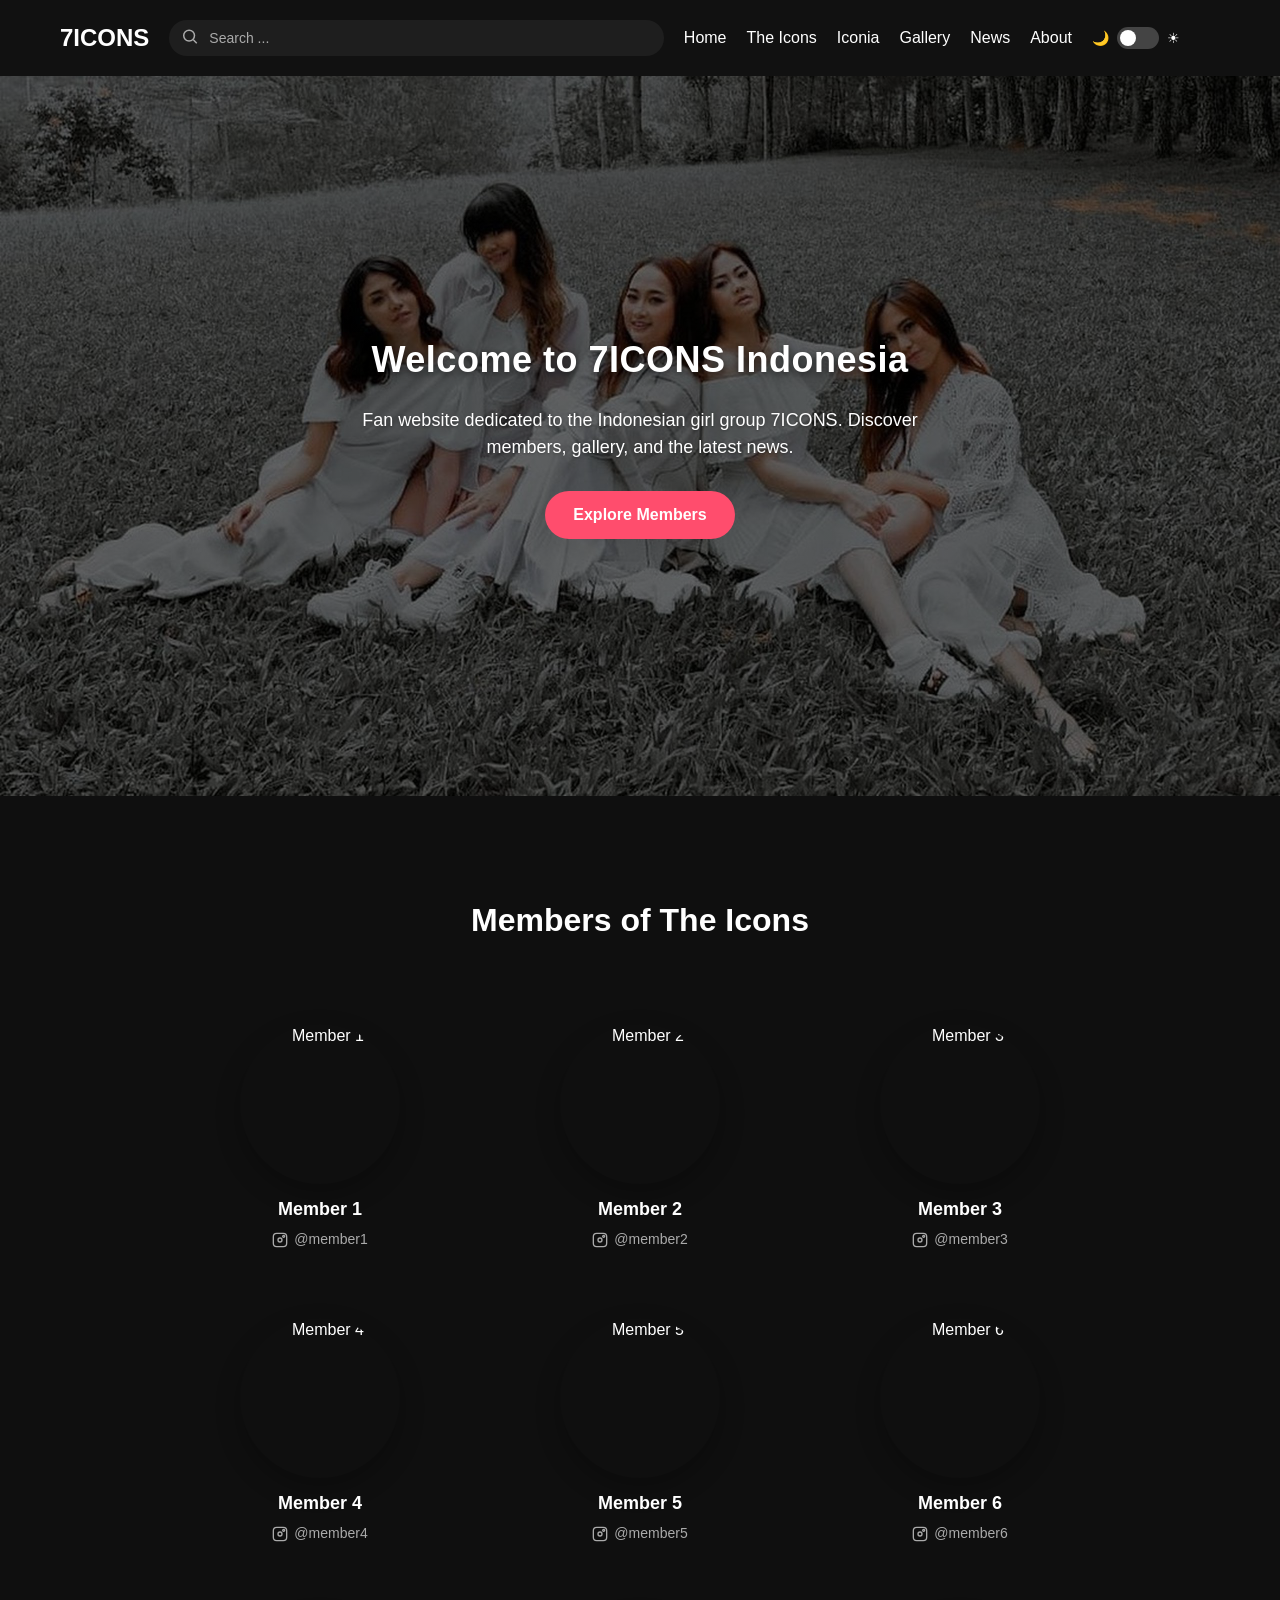
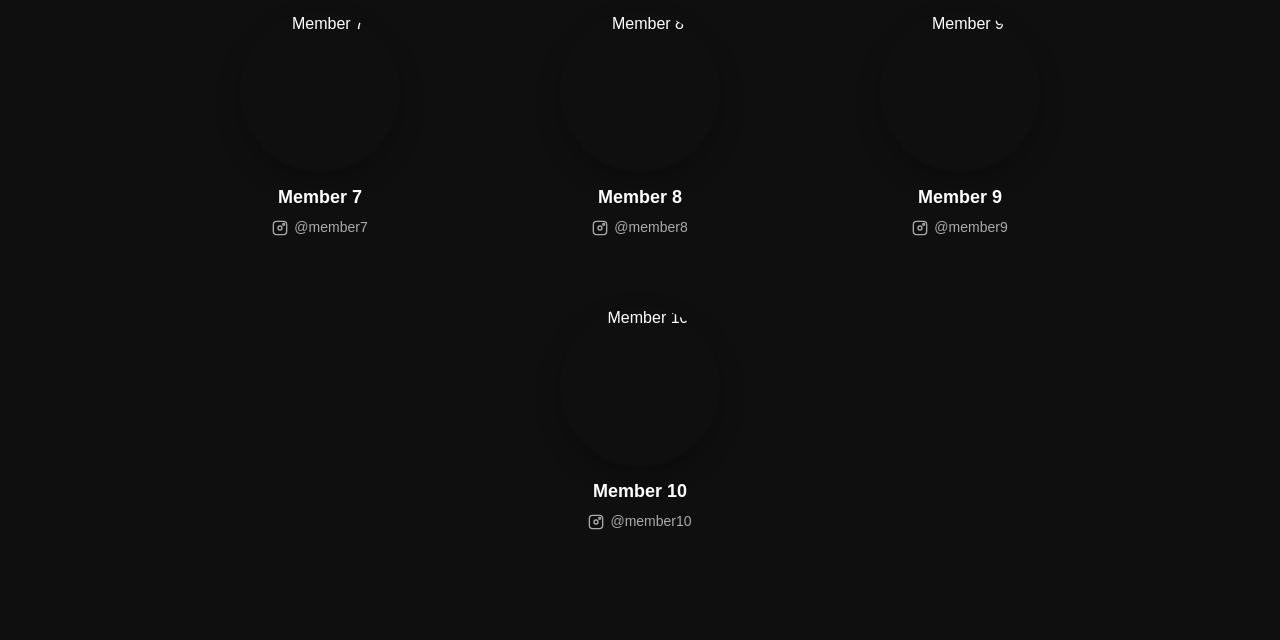
==== commit b0c15302: "Enhance member card styles and animations; add member details toggle functionality" ====
--- a/7icons-website/index.html
+++ b/7icons-website/index.html
@@ -120,211 +120,301 @@
           <div class="member-grid">
             <!-- MEMBER 1 -->
             <div class="member-card">
-              <img src="images/members/Member-1.png" alt="Member 1" />
+              <img src="images/members/member-1.png" alt="Member 1" />
 
               <h3>Member 1</h3>
 
               <div class="member-username">
                 <svg
-                  viewBox="0 0 24 24"
-                  fill="none"
-                  stroke="currentColor"
-                  stroke-width="2">
-                  <rect x="2" y="2" width="20" height="20" rx="5"></rect>
-                  <circle cx="12" cy="12" r="4"></circle>
-                  <circle cx="18" cy="6" r="1"></circle>
+                  xmlns="http://www.w3.org/2000/svg"
+                  viewBox="0 0 24 24"
+                  fill="none"
+                  stroke="currentColor"
+                  stroke-width="2"
+                  stroke-linecap="round"
+                  stroke-linejoin="round">
+                  <rect x="2" y="2" width="20" height="20" rx="5"></rect>
+                  <circle cx="12" cy="12" r="3"></circle>
+                  <circle cx="17.5" cy="6.5" r="1.5"></circle>
                 </svg>
 
                 <span class="username">@member1</span>
               </div>
+
+              <div class="member-detail">
+                <p><strong>Birthday:</strong> 12 March</p>
+                <p><strong>Position:</strong> Vocal</p>
+                <p class="member-bio">Short description about the member.</p>
+              </div>
             </div>
 
             <!-- MEMBER 2 -->
             <div class="member-card">
-              <img src="images/members/Member-2.png" alt="Member 2" />
+              <img src="images/members/member-2.png" alt="Member 2" />
 
               <h3>Member 2</h3>
 
               <div class="member-username">
                 <svg
-                  viewBox="0 0 24 24"
-                  fill="none"
-                  stroke="currentColor"
-                  stroke-width="2">
-                  <rect x="2" y="2" width="20" height="20" rx="5"></rect>
-                  <circle cx="12" cy="12" r="4"></circle>
-                  <circle cx="18" cy="6" r="1"></circle>
+                  xmlns="http://www.w3.org/2000/svg"
+                  viewBox="0 0 24 24"
+                  fill="none"
+                  stroke="currentColor"
+                  stroke-width="2"
+                  stroke-linecap="round"
+                  stroke-linejoin="round">
+                  <rect x="2" y="2" width="20" height="20" rx="5"></rect>
+                  <circle cx="12" cy="12" r="3"></circle>
+                  <circle cx="17.5" cy="6.5" r="1.5"></circle>
                 </svg>
 
                 <span class="username">@member2</span>
               </div>
+
+              <div class="member-detail">
+                <p><strong>Birthday:</strong> 5 April</p>
+                <p><strong>Position:</strong> Rapper</p>
+                <p class="member-bio">Short description about the member.</p>
+              </div>
             </div>
 
             <!-- MEMBER 3 -->
             <div class="member-card">
-              <img src="images/members/Member-3.png" alt="Member 3" />
+              <img src="images/members/member-3.png" alt="Member 3" />
 
               <h3>Member 3</h3>
 
               <div class="member-username">
                 <svg
-                  viewBox="0 0 24 24"
-                  fill="none"
-                  stroke="currentColor"
-                  stroke-width="2">
-                  <rect x="2" y="2" width="20" height="20" rx="5"></rect>
-                  <circle cx="12" cy="12" r="4"></circle>
-                  <circle cx="18" cy="6" r="1"></circle>
+                  xmlns="http://www.w3.org/2000/svg"
+                  viewBox="0 0 24 24"
+                  fill="none"
+                  stroke="currentColor"
+                  stroke-width="2"
+                  stroke-linecap="round"
+                  stroke-linejoin="round">
+                  <rect x="2" y="2" width="20" height="20" rx="5"></rect>
+                  <circle cx="12" cy="12" r="3"></circle>
+                  <circle cx="17.5" cy="6.5" r="1.5"></circle>
                 </svg>
 
                 <span class="username">@member3</span>
               </div>
+
+              <div class="member-detail">
+                <p><strong>Birthday:</strong> 10 May</p>
+                <p><strong>Position:</strong> Dancer</p>
+                <p class="member-bio">Short description about the member.</p>
+              </div>
             </div>
 
             <!-- MEMBER 4 -->
             <div class="member-card">
-              <img src="images/members/Member-4.png" alt="Member 4" />
+              <img src="images/members/member-4.png" alt="Member 4" />
 
               <h3>Member 4</h3>
 
               <div class="member-username">
                 <svg
-                  viewBox="0 0 24 24"
-                  fill="none"
-                  stroke="currentColor"
-                  stroke-width="2">
-                  <rect x="2" y="2" width="20" height="20" rx="5"></rect>
-                  <circle cx="12" cy="12" r="4"></circle>
-                  <circle cx="18" cy="6" r="1"></circle>
+                  xmlns="http://www.w3.org/2000/svg"
+                  viewBox="0 0 24 24"
+                  fill="none"
+                  stroke="currentColor"
+                  stroke-width="2"
+                  stroke-linecap="round"
+                  stroke-linejoin="round">
+                  <rect x="2" y="2" width="20" height="20" rx="5"></rect>
+                  <circle cx="12" cy="12" r="3"></circle>
+                  <circle cx="17.5" cy="6.5" r="1.5"></circle>
                 </svg>
 
                 <span class="username">@member4</span>
               </div>
+
+              <div class="member-detail">
+                <p><strong>Birthday:</strong> 2 June</p>
+                <p><strong>Position:</strong> Leader</p>
+                <p class="member-bio">Short description about the member.</p>
+              </div>
             </div>
 
             <!-- MEMBER 5 -->
             <div class="member-card">
-              <img src="images/members/Member-5.png" alt="Member 5" />
+              <img src="images/members/member-5.png" alt="Member 5" />
 
               <h3>Member 5</h3>
 
               <div class="member-username">
                 <svg
-                  viewBox="0 0 24 24"
-                  fill="none"
-                  stroke="currentColor"
-                  stroke-width="2">
-                  <rect x="2" y="2" width="20" height="20" rx="5"></rect>
-                  <circle cx="12" cy="12" r="4"></circle>
-                  <circle cx="18" cy="6" r="1"></circle>
+                  xmlns="http://www.w3.org/2000/svg"
+                  viewBox="0 0 24 24"
+                  fill="none"
+                  stroke="currentColor"
+                  stroke-width="2"
+                  stroke-linecap="round"
+                  stroke-linejoin="round">
+                  <rect x="2" y="2" width="20" height="20" rx="5"></rect>
+                  <circle cx="12" cy="12" r="3"></circle>
+                  <circle cx="17.5" cy="6.5" r="1.5"></circle>
                 </svg>
 
                 <span class="username">@member5</span>
               </div>
+
+              <div class="member-detail">
+                <p><strong>Birthday:</strong> 14 July</p>
+                <p><strong>Position:</strong> Vocal</p>
+                <p class="member-bio">Short description about the member.</p>
+              </div>
             </div>
 
             <!-- MEMBER 6 -->
             <div class="member-card">
-              <img src="images/members/Member-6.png" alt="Member 6" />
+              <img src="images/members/member-6.png" alt="Member 6" />
 
               <h3>Member 6</h3>
 
               <div class="member-username">
                 <svg
-                  viewBox="0 0 24 24"
-                  fill="none"
-                  stroke="currentColor"
-                  stroke-width="2">
-                  <rect x="2" y="2" width="20" height="20" rx="5"></rect>
-                  <circle cx="12" cy="12" r="4"></circle>
-                  <circle cx="18" cy="6" r="1"></circle>
+                  xmlns="http://www.w3.org/2000/svg"
+                  viewBox="0 0 24 24"
+                  fill="none"
+                  stroke="currentColor"
+                  stroke-width="2"
+                  stroke-linecap="round"
+                  stroke-linejoin="round">
+                  <rect x="2" y="2" width="20" height="20" rx="5"></rect>
+                  <circle cx="12" cy="12" r="3"></circle>
+                  <circle cx="17.5" cy="6.5" r="1.5"></circle>
                 </svg>
 
                 <span class="username">@member6</span>
               </div>
+
+              <div class="member-detail">
+                <p><strong>Birthday:</strong> 30 August</p>
+                <p><strong>Position:</strong> Rapper</p>
+                <p class="member-bio">Short description about the member.</p>
+              </div>
             </div>
 
             <!-- MEMBER 7 -->
             <div class="member-card">
-              <img src="images/members/Member-7.png" alt="Member 7" />
+              <img src="images/members/member-7.png" alt="Member 7" />
 
               <h3>Member 7</h3>
 
               <div class="member-username">
                 <svg
-                  viewBox="0 0 24 24"
-                  fill="none"
-                  stroke="currentColor"
-                  stroke-width="2">
-                  <rect x="2" y="2" width="20" height="20" rx="5"></rect>
-                  <circle cx="12" cy="12" r="4"></circle>
-                  <circle cx="18" cy="6" r="1"></circle>
+                  xmlns="http://www.w3.org/2000/svg"
+                  viewBox="0 0 24 24"
+                  fill="none"
+                  stroke="currentColor"
+                  stroke-width="2"
+                  stroke-linecap="round"
+                  stroke-linejoin="round">
+                  <rect x="2" y="2" width="20" height="20" rx="5"></rect>
+                  <circle cx="12" cy="12" r="3"></circle>
+                  <circle cx="17.5" cy="6.5" r="1.5"></circle>
                 </svg>
 
                 <span class="username">@member7</span>
               </div>
+
+              <div class="member-detail">
+                <p><strong>Birthday:</strong> 3 September</p>
+                <p><strong>Position:</strong> Dancer</p>
+                <p class="member-bio">Short description about the member.</p>
+              </div>
             </div>
 
             <!-- MEMBER 8 -->
             <div class="member-card">
-              <img src="images/members/Member-8.png" alt="Member 8" />
+              <img src="images/members/member-8.png" alt="Member 8" />
 
               <h3>Member 8</h3>
 
               <div class="member-username">
                 <svg
-                  viewBox="0 0 24 24"
-                  fill="none"
-                  stroke="currentColor"
-                  stroke-width="2">
-                  <rect x="2" y="2" width="20" height="20" rx="5"></rect>
-                  <circle cx="12" cy="12" r="4"></circle>
-                  <circle cx="18" cy="6" r="1"></circle>
+                  xmlns="http://www.w3.org/2000/svg"
+                  viewBox="0 0 24 24"
+                  fill="none"
+                  stroke="currentColor"
+                  stroke-width="2"
+                  stroke-linecap="round"
+                  stroke-linejoin="round">
+                  <rect x="2" y="2" width="20" height="20" rx="5"></rect>
+                  <circle cx="12" cy="12" r="3"></circle>
+                  <circle cx="17.5" cy="6.5" r="1.5"></circle>
                 </svg>
 
                 <span class="username">@member8</span>
               </div>
+
+              <div class="member-detail">
+                <p><strong>Birthday:</strong> 21 October</p>
+                <p><strong>Position:</strong> Vocal</p>
+                <p class="member-bio">Short description about the member.</p>
+              </div>
             </div>
 
             <!-- MEMBER 9 -->
             <div class="member-card">
-              <img src="images/members/Member-9.png" alt="Member 9" />
+              <img src="images/members/member-9.png" alt="Member 9" />
 
               <h3>Member 9</h3>
 
               <div class="member-username">
                 <svg
-                  viewBox="0 0 24 24"
-                  fill="none"
-                  stroke="currentColor"
-                  stroke-width="2">
-                  <rect x="2" y="2" width="20" height="20" rx="5"></rect>
-                  <circle cx="12" cy="12" r="4"></circle>
-                  <circle cx="18" cy="6" r="1"></circle>
+                  xmlns="http://www.w3.org/2000/svg"
+                  viewBox="0 0 24 24"
+                  fill="none"
+                  stroke="currentColor"
+                  stroke-width="2"
+                  stroke-linecap="round"
+                  stroke-linejoin="round">
+                  <rect x="2" y="2" width="20" height="20" rx="5"></rect>
+                  <circle cx="12" cy="12" r="3"></circle>
+                  <circle cx="17.5" cy="6.5" r="1.5"></circle>
                 </svg>
 
                 <span class="username">@member9</span>
+              </div>
+
+              <div class="member-detail">
+                <p><strong>Birthday:</strong> 9 November</p>
+                <p><strong>Position:</strong> Visual</p>
+                <p class="member-bio">Short description about the member.</p>
               </div>
             </div>
 
             <!-- MEMBER 10 -->
             <div class="member-card member-last">
-              <img src="images/members/Member-10.png" alt="Member 10" />
+              <img src="images/members/member-10.png" alt="Member 10" />
 
               <h3>Member 10</h3>
 
               <div class="member-username">
                 <svg
-                  viewBox="0 0 24 24"
-                  fill="none"
-                  stroke="currentColor"
-                  stroke-width="2">
-                  <rect x="2" y="2" width="20" height="20" rx="5"></rect>
-                  <circle cx="12" cy="12" r="4"></circle>
-                  <circle cx="18" cy="6" r="1"></circle>
+                  xmlns="http://www.w3.org/2000/svg"
+                  viewBox="0 0 24 24"
+                  fill="none"
+                  stroke="currentColor"
+                  stroke-width="2"
+                  stroke-linecap="round"
+                  stroke-linejoin="round">
+                  <rect x="2" y="2" width="20" height="20" rx="5"></rect>
+                  <circle cx="12" cy="12" r="3"></circle>
+                  <circle cx="17.5" cy="6.5" r="1.5"></circle>
                 </svg>
 
                 <span class="username">@member10</span>
+              </div>
+
+              <div class="member-detail">
+                <p><strong>Birthday:</strong> 28 December</p>
+                <p><strong>Position:</strong> Maknae</p>
+                <p class="member-bio">Short description about the member.</p>
               </div>
             </div>
           </div>
--- a/7icons-website/css/style.css
+++ b/7icons-website/css/style.css
@@ -486,9 +486,9 @@
   margin: auto;
 }
 
-/* ===============================
+/* =================================
 MEMBER CARD
-=============================== */
+================================= */
 
 .member-card {
   display: flex;
@@ -498,9 +498,20 @@
   align-items: center;
 
   text-align: center;
-}
-
-/* IMAGE */
+
+  transition:
+    transform 0.25s ease,
+    opacity 0.3s ease;
+
+  opacity: 0;
+  transform: translateY(20px);
+
+  cursor: pointer;
+}
+
+/* =================================
+IMAGE
+================================= */
 
 .member-card img {
   width: 160px;
@@ -514,9 +525,15 @@
   margin-bottom: 12px;
 
   box-shadow: 0 10px 25px rgba(0, 0, 0, 0.25);
-}
-
-/* NAME */
+
+  transition:
+    transform 0.35s ease,
+    box-shadow 0.35s ease;
+}
+
+/* =================================
+NAME
+================================= */
 
 .member-card h3 {
   font-size: 18px;
@@ -524,9 +541,9 @@
   margin-bottom: 6px;
 }
 
-/* ===============================
+/* =================================
 USERNAME + IG ICON
-=============================== */
+================================= */
 
 .member-username {
   display: flex;
@@ -552,20 +569,132 @@
   font-weight: 500;
 }
 
-/* ===============================
+/* =================================
+MEMBER DETAIL
+================================= */
+
+.member-detail {
+  max-height: 0;
+
+  overflow: hidden;
+
+  opacity: 0;
+
+  transition:
+    max-height 0.4s ease,
+    opacity 0.3s ease;
+
+  text-align: center;
+
+  margin-top: 8px;
+
+  font-size: 13px;
+
+  color: var(--text-secondary);
+}
+
+.member-card.active .member-detail {
+  max-height: 120px;
+
+  opacity: 1;
+}
+
+.member-bio {
+  margin-top: 4px;
+
+  font-size: 12px;
+
+  line-height: 1.4;
+}
+
+/* =================================
 LAST MEMBER CENTER (DESKTOP)
-=============================== */
+================================= */
 
 .member-last {
   grid-column: 2;
 }
 
-/* ===============================
+/* =================================
 HOVER
-=============================== */
+================================= */
+
+.member-card:hover {
+  transform: translateY(-6px);
+}
 
 .member-card:hover .member-username {
   color: var(--accent);
+}
+
+.member-card:hover img {
+  transform: scale(1.05);
+
+  box-shadow: 0 18px 35px rgba(0, 0, 0, 0.35);
+}
+
+/* =================================
+FOCUS EFFECT
+================================= */
+
+.member-grid:hover .member-card {
+  opacity: 0.45;
+}
+
+.member-grid:hover .member-card:hover {
+  opacity: 1;
+}
+
+/* =================================
+SCROLL ANIMATION
+================================= */
+
+.member-card.show {
+  opacity: 1;
+
+  transform: translateY(0);
+}
+
+/* stagger animation */
+
+.member-card:nth-child(1) {
+  transition-delay: 0.05s;
+}
+
+.member-card:nth-child(2) {
+  transition-delay: 0.1s;
+}
+
+.member-card:nth-child(3) {
+  transition-delay: 0.15s;
+}
+
+.member-card:nth-child(4) {
+  transition-delay: 0.2s;
+}
+
+.member-card:nth-child(5) {
+  transition-delay: 0.25s;
+}
+
+.member-card:nth-child(6) {
+  transition-delay: 0.3s;
+}
+
+.member-card:nth-child(7) {
+  transition-delay: 0.35s;
+}
+
+.member-card:nth-child(8) {
+  transition-delay: 0.4s;
+}
+
+.member-card:nth-child(9) {
+  transition-delay: 0.45s;
+}
+
+.member-card:nth-child(10) {
+  transition-delay: 0.5s;
 }
 
 /* =================================
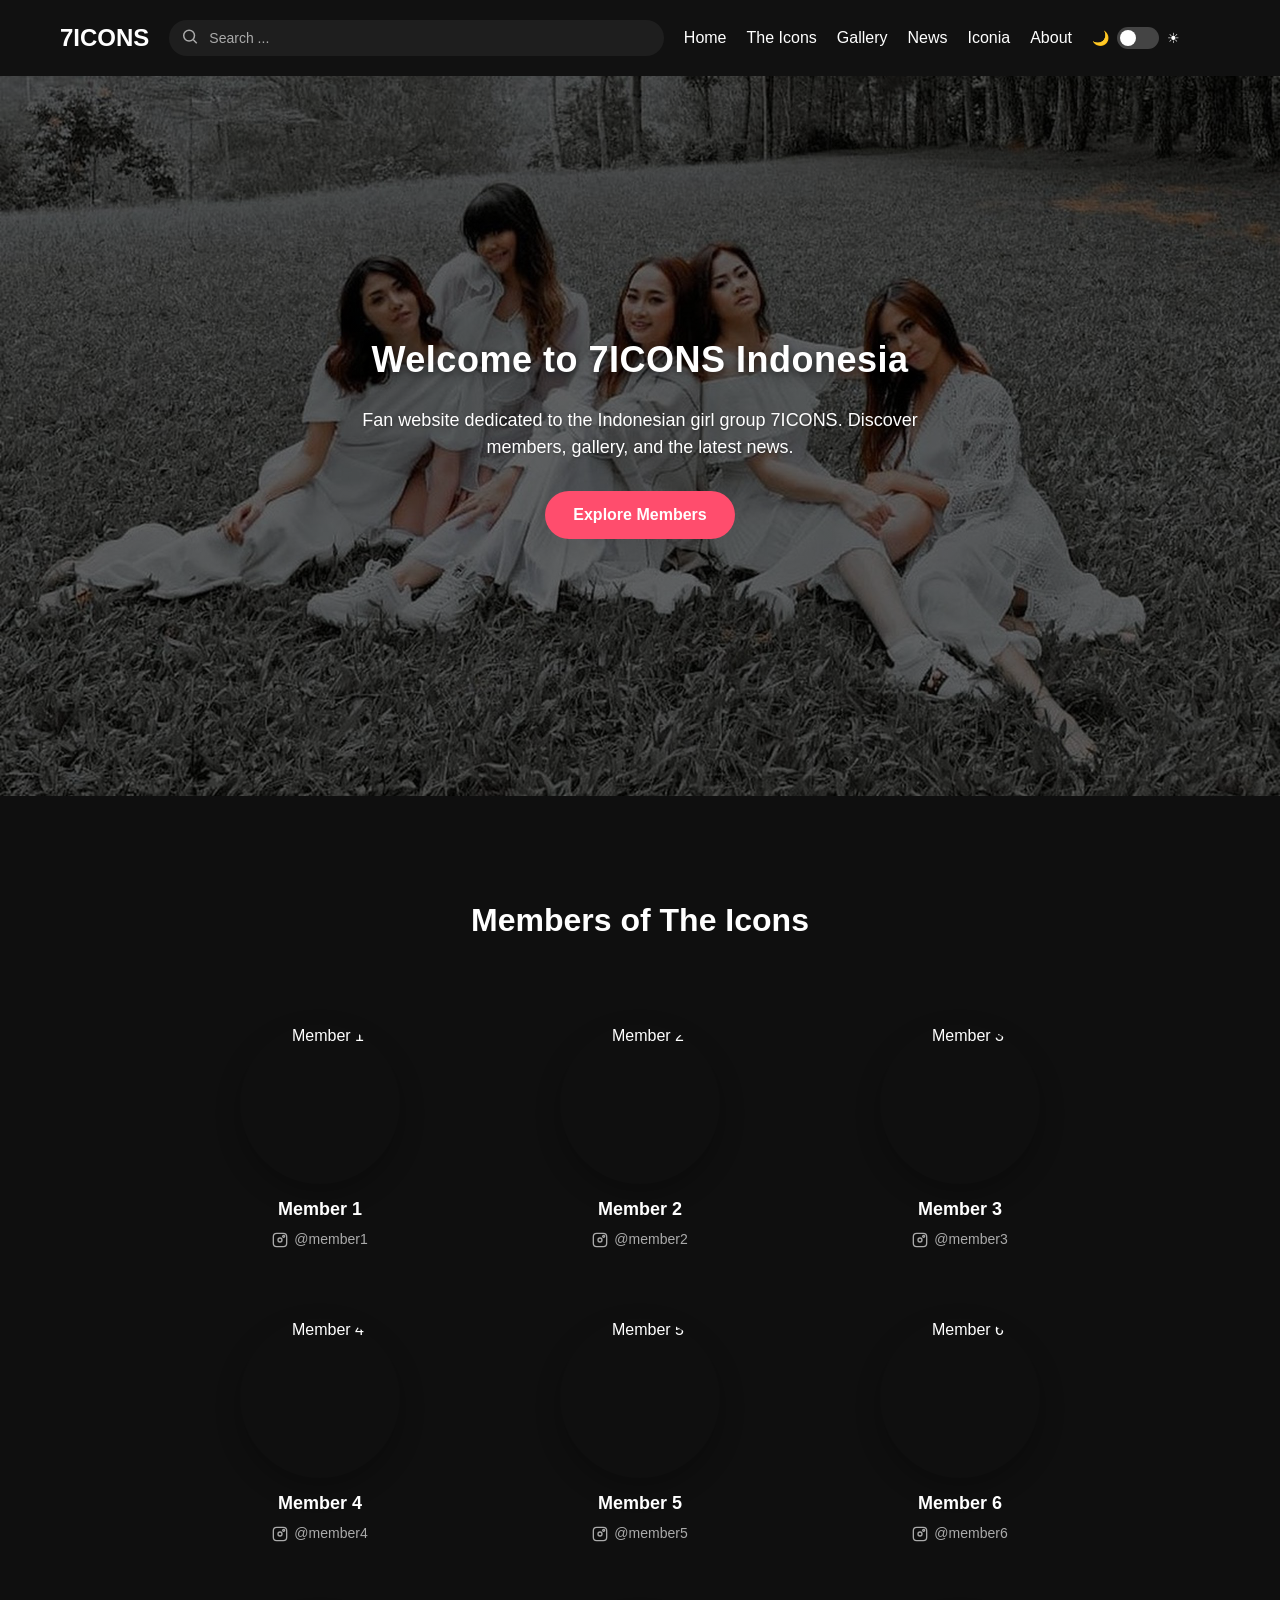
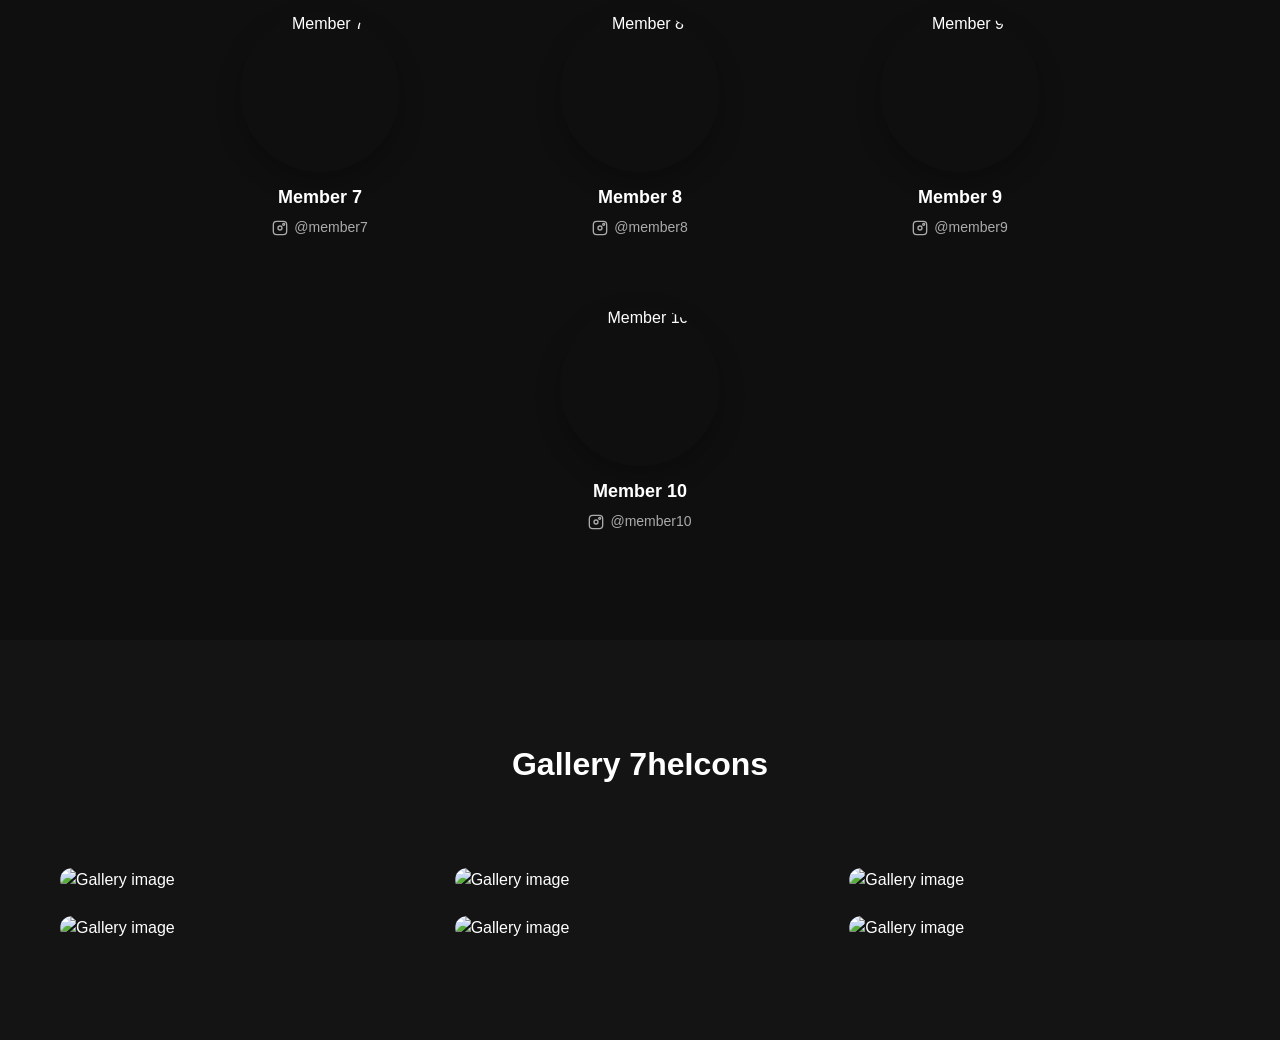
==== commit 0494a0ba: "Add gallery section with responsive grid layout; refactor menu toggle functionality" ====
--- a/7icons-website/index.html
+++ b/7icons-website/index.html
@@ -65,10 +65,10 @@
 
           <ul>
             <li><a href="#">Home</a></li>
-            <li><a href="members">The Icons</a></li>
+            <li><a href="#members">The Icons</a></li>
+            <li><a href="#gallery">Gallery</a></li>
+            <li><a href="#">News</a></li>
             <li><a href="#">Iconia</a></li>
-            <li><a href="#">Gallery</a></li>
-            <li><a href="#">News</a></li>
             <li><a href="#">About</a></li>
           </ul>
 
@@ -420,6 +420,38 @@
           </div>
         </div>
       </section>
+
+      <section href="#gallery" class="gallery" id="gallery">
+        <div class="container">
+          <h2 class="section-title">Gallery 7heIcons</h2>
+
+          <div class="gallery-grid">
+            <div class="gallery-item">
+              <img src="https://placehold.co/600x600" alt="Gallery image" />
+            </div>
+
+            <div class="gallery-item">
+              <img src="https://placehold.co/600x600" alt="Gallery image" />
+            </div>
+
+            <div class="gallery-item">
+              <img src="https://placehold.co/600x600" alt="Gallery image" />
+            </div>
+
+            <div class="gallery-item">
+              <img src="https://placehold.co/600x600" alt="Gallery image" />
+            </div>
+
+            <div class="gallery-item">
+              <img src="https://placehold.co/600x600" alt="Gallery image" />
+            </div>
+
+            <div class="gallery-item">
+              <img src="https://placehold.co/600x600" alt="Gallery image" />
+            </div>
+          </div>
+        </div>
+      </section>
     </main>
 
     <!-- FOOTER -->
--- a/7icons-website/css/style.css
+++ b/7icons-website/css/style.css
@@ -45,6 +45,14 @@
   max-width: 1200px;
   margin: 0 auto;
   padding: 0 20px;
+}
+
+/* =================================
+SECTION SPACING
+================================= */
+
+section {
+  padding: 80px 0;
 }
 
 /* =================================
@@ -698,8 +706,68 @@
 }
 
 /* =================================
+GALLERY SECTION
+================================= */
+
+.gallery {
+  background: #141414;
+
+  padding: 100px 0;
+}
+
+/* =================================
+GALLERY GRID
+================================= */
+
+.gallery-grid {
+  display: grid;
+
+  grid-template-columns: repeat(3, 1fr);
+
+  gap: 24px;
+}
+
+/* =================================
+GALLERY ITEM
+================================= */
+
+.gallery-item {
+  overflow: hidden;
+
+  border-radius: 12px;
+}
+
+/* =================================
+GALLERY IMAGE
+================================= */
+
+.gallery-item img {
+  width: 100%;
+
+  height: 100%;
+
+  display: block;
+
+  object-fit: cover;
+
+  transition: transform 0.4s ease;
+}
+
+/* hover zoom */
+
+.gallery-item:hover img {
+  transform: scale(1.08);
+}
+
+/* =================================
 MOBILE MENU
 ================================= */
+
+@media (max-width: 900px) {
+  .gallery-grid {
+    grid-template-columns: repeat(2, 1fr);
+  }
+}
 
 @media (max-width: 768px) {
   header .container {
@@ -815,6 +883,12 @@
   }
 }
 
+@media (max-width: 600px) {
+  .gallery-grid {
+    grid-template-columns: 1fr;
+  }
+}
+
 @media (max-width: 480px) {
   .member-grid {
     grid-template-columns: 1fr;
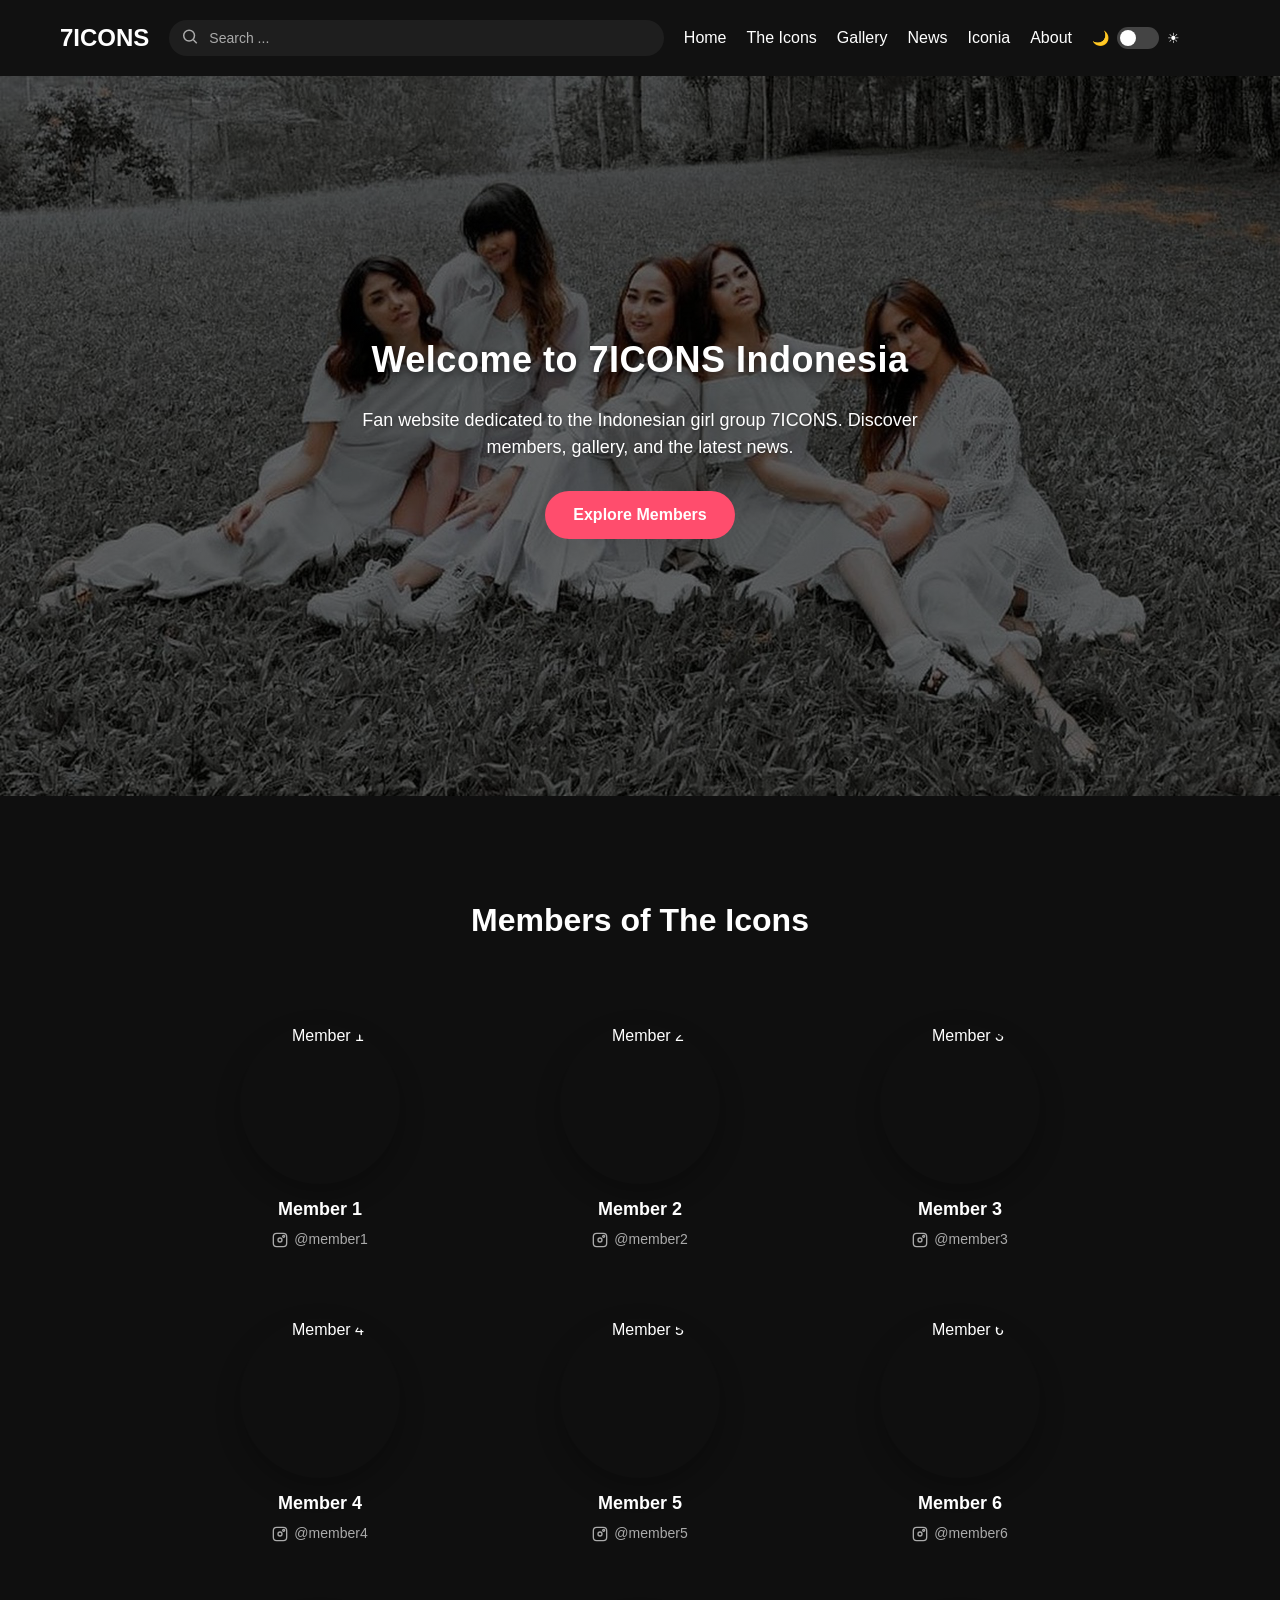
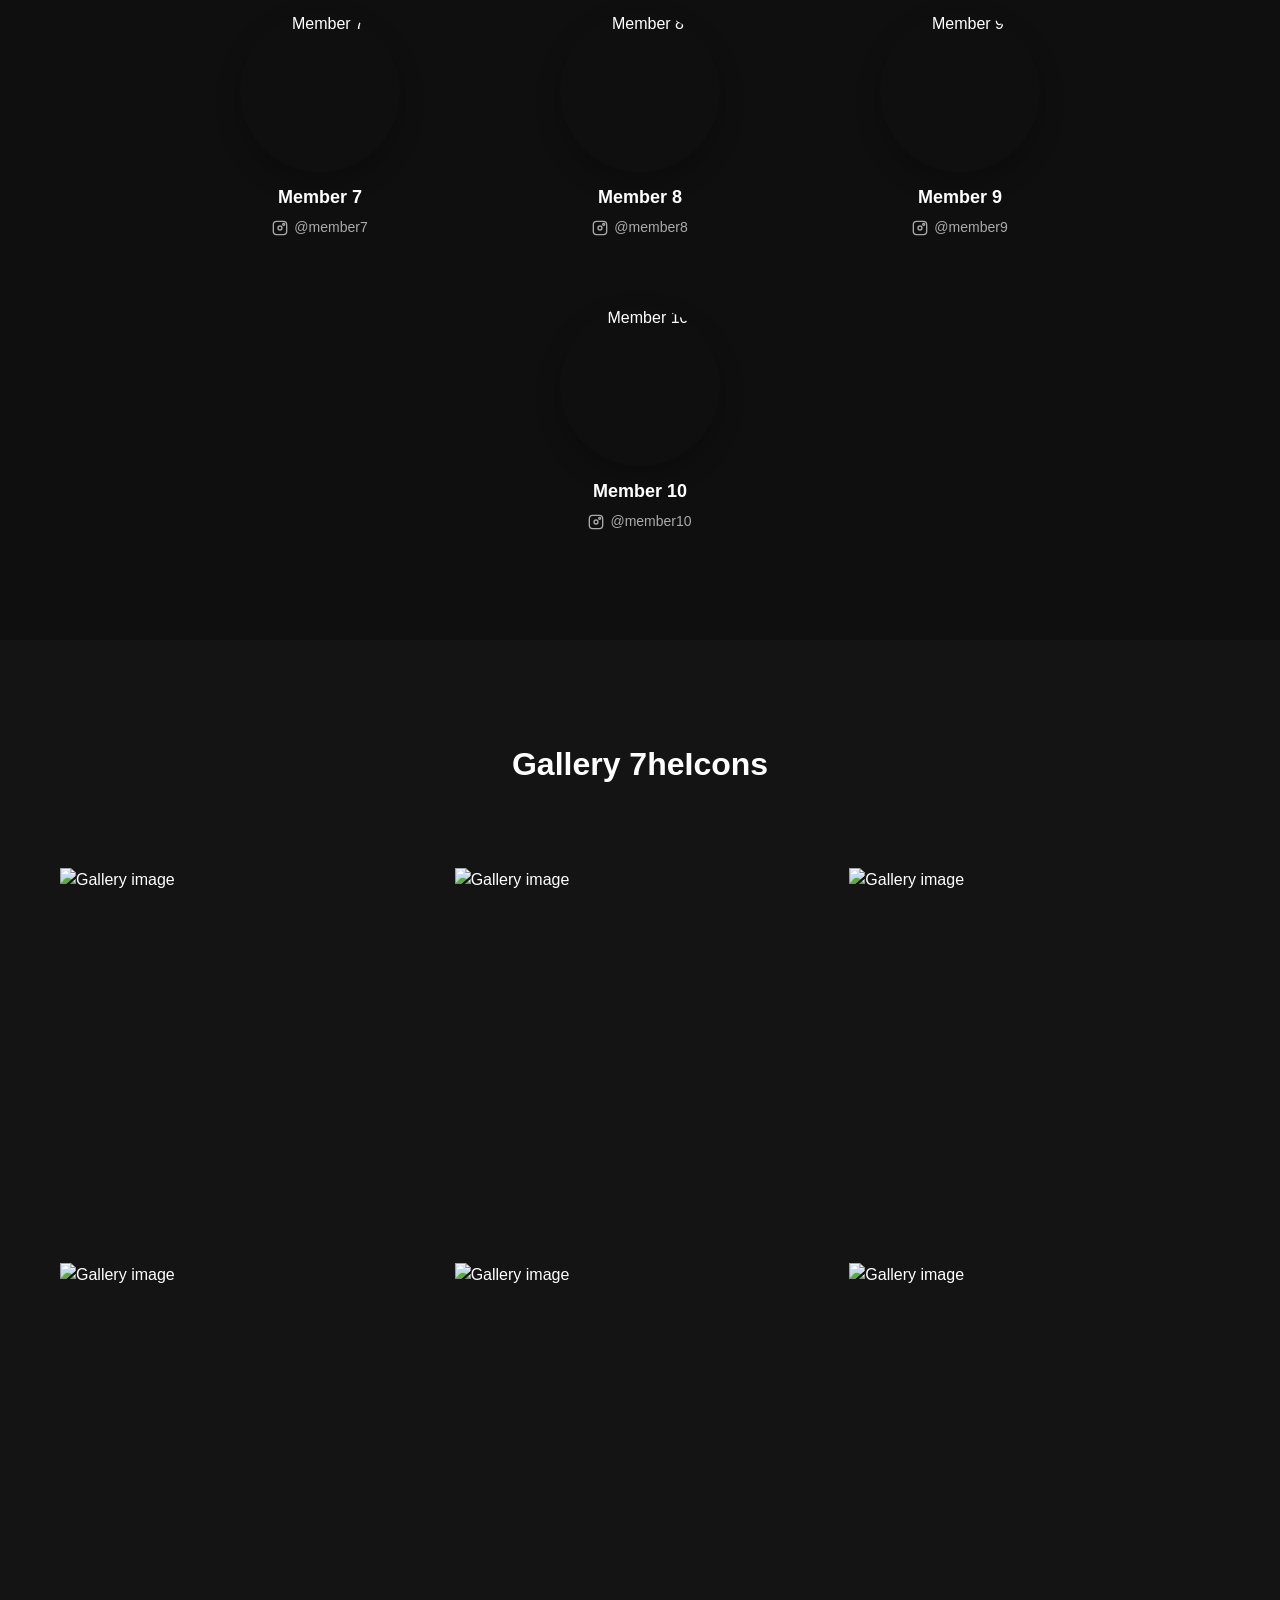
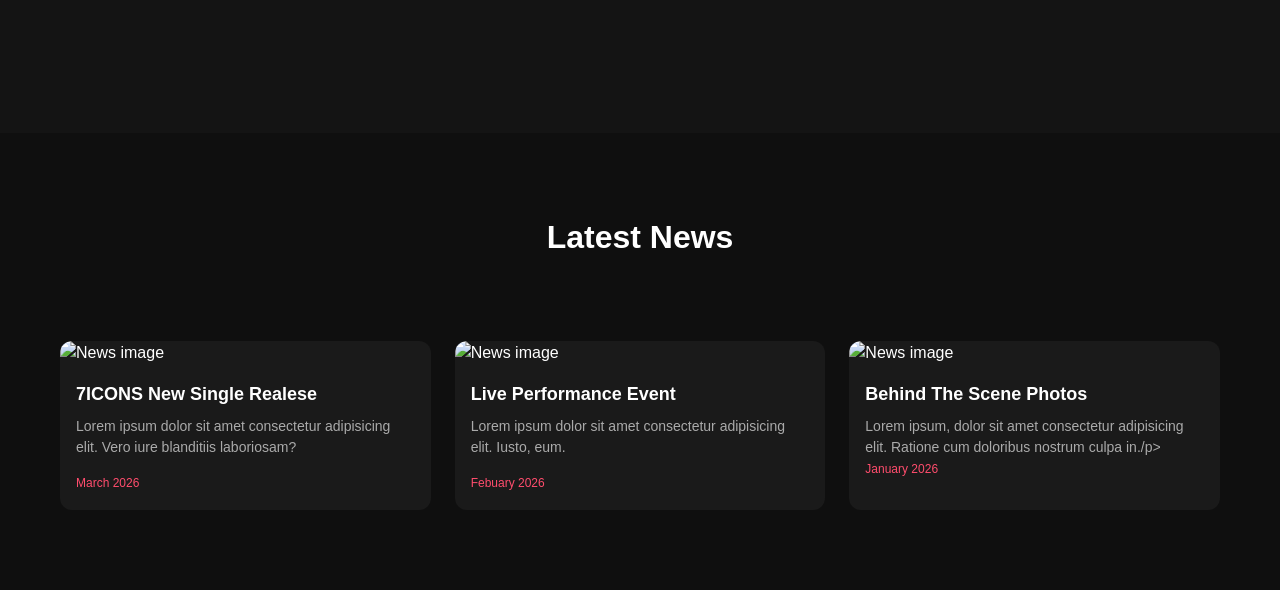
==== commit 703dc6a1: "Add news section with responsive grid layout; implement gallery lightbox functionality" ====
--- a/7icons-website/index.html
+++ b/7icons-website/index.html
@@ -452,7 +452,58 @@
           </div>
         </div>
       </section>
+
+      <section class="news" id="news">
+        <div class="container">
+          <h2 class="section-title">Latest News</h2>
+          <div class="news-grid">
+            <!-- CARD 1 -->
+            <div class="news-card">
+              <img src="https://placehold.co/600x400" alt="News image" />
+              <div class="news-content">
+                <h3>7ICONS New Single Realese</h3>
+                <p>
+                  Lorem ipsum dolor sit amet consectetur adipisicing elit. Vero
+                  iure blanditiis laboriosam?
+                </p>
+                <span class="news-date">March 2026</span>
+              </div>
+            </div>
+
+            <!-- CARD 2 -->
+            <div class="news-card">
+              <img src="https://placehold.co/600x400" alt="News image" />
+              <div class="news-content">
+                <h3>Live Performance Event</h3>
+                <p>
+                  Lorem ipsum dolor sit amet consectetur adipisicing elit.
+                  Iusto, eum.
+                </p>
+                <span class="news-date">Febuary 2026</span>
+              </div>
+            </div>
+
+            <!-- CARD 3 -->
+            <div class="news-card">
+              <img src="https://placehold.co/600x400" alt="News image" />
+              <div class="news-content">
+                <h3>Behind The Scene Photos</h3>
+                <p>
+                  Lorem ipsum, dolor sit amet consectetur adipisicing elit.
+                  Ratione cum doloribus nostrum culpa in./p>
+                  <span class="news-date">January 2026</span>
+                </p>
+              </div>
+            </div>
+          </div>
+        </div>
+      </section>
     </main>
+
+    <div class="lightbox" id="lightbox">
+      <span class="lightbox-close">&times;</span>
+      <img class="lightbox-img" id="lightbox-img" src="" alt="preview" />
+    </div>
 
     <!-- FOOTER -->
     <footer></footer>
--- a/7icons-website/css/style.css
+++ b/7icons-website/css/style.css
@@ -732,9 +732,15 @@
 ================================= */
 
 .gallery-item {
+  position: relative;
   overflow: hidden;
-
-  border-radius: 12px;
+  border: 12px;
+  aspect-ratio: 1/1;
+  transition: transform 0.25s ease;
+}
+
+.gallery-item:hover {
+  transform: translateY(-4px);
 }
 
 /* =================================
@@ -760,11 +766,147 @@
 }
 
 /* =================================
+LIGHTBOX
+================================= */
+
+.lightbox {
+  position: fixed;
+
+  top: 0;
+  left: 0;
+
+  width: 100%;
+  height: 100%;
+
+  background: rgba(0, 0, 0, 0.9);
+
+  display: flex;
+
+  justify-content: center;
+
+  align-items: center;
+
+  opacity: 0;
+  visibility: hidden;
+
+  transition: 3s;
+
+  z-index: 999;
+}
+
+/* active state */
+
+.lightbox.active {
+  opacity: 1;
+  visibility: visible;
+}
+
+/* image */
+
+.lightbox-img {
+  max-width: 90%;
+  max-height: 90%;
+
+  border-radius: 10px;
+}
+
+/* close button */
+
+.lightbox-close {
+  position: absolute;
+
+  top: 20px;
+  right: 30px;
+
+  font-size: 40px;
+
+  color: white;
+
+  cursor: pointer;
+}
+
+/* =================================
+NEWS SECTION
+================================= */
+
+.news {
+  padding: 80px 0;
+}
+
+/* grid */
+
+.news-grid {
+  display: grid;
+
+  grid-template-columns: repeat(3, 1fr);
+
+  gap: 24px;
+}
+
+/* card */
+
+.news-card {
+  background: #1a1a1a;
+
+  border-radius: 12px;
+
+  overflow: hidden;
+
+  transition: transform 0.25s ease;
+}
+
+/* image */
+
+.news-card img {
+  width: 100%;
+
+  height: 200px;
+
+  object-fit: cover;
+}
+
+/* content */
+
+.news-content {
+  padding: 16px;
+}
+
+.news-content h3 {
+  font-size: 18px;
+
+  margin-bottom: 8px;
+}
+
+.news-content p {
+  font-size: 14px;
+
+  color: var(--text-secondary);
+
+  margin-bottom: 12px;
+}
+
+.news-date {
+  font-size: 12px;
+
+  color: var(--accent);
+}
+
+/* hover */
+
+.news-card:hover {
+  transform: translateY(-6px);
+}
+
+/* =================================
 MOBILE MENU
 ================================= */
 
 @media (max-width: 900px) {
   .gallery-grid {
+    grid-template-columns: repeat(2, 1fr);
+  }
+
+  .news-grid {
     grid-template-columns: repeat(2, 1fr);
   }
 }
@@ -887,6 +1029,10 @@
   .gallery-grid {
     grid-template-columns: 1fr;
   }
+
+  .news-grid {
+    grid-template-columns: 1fr;
+  }
 }
 
 @media (max-width: 480px) {
